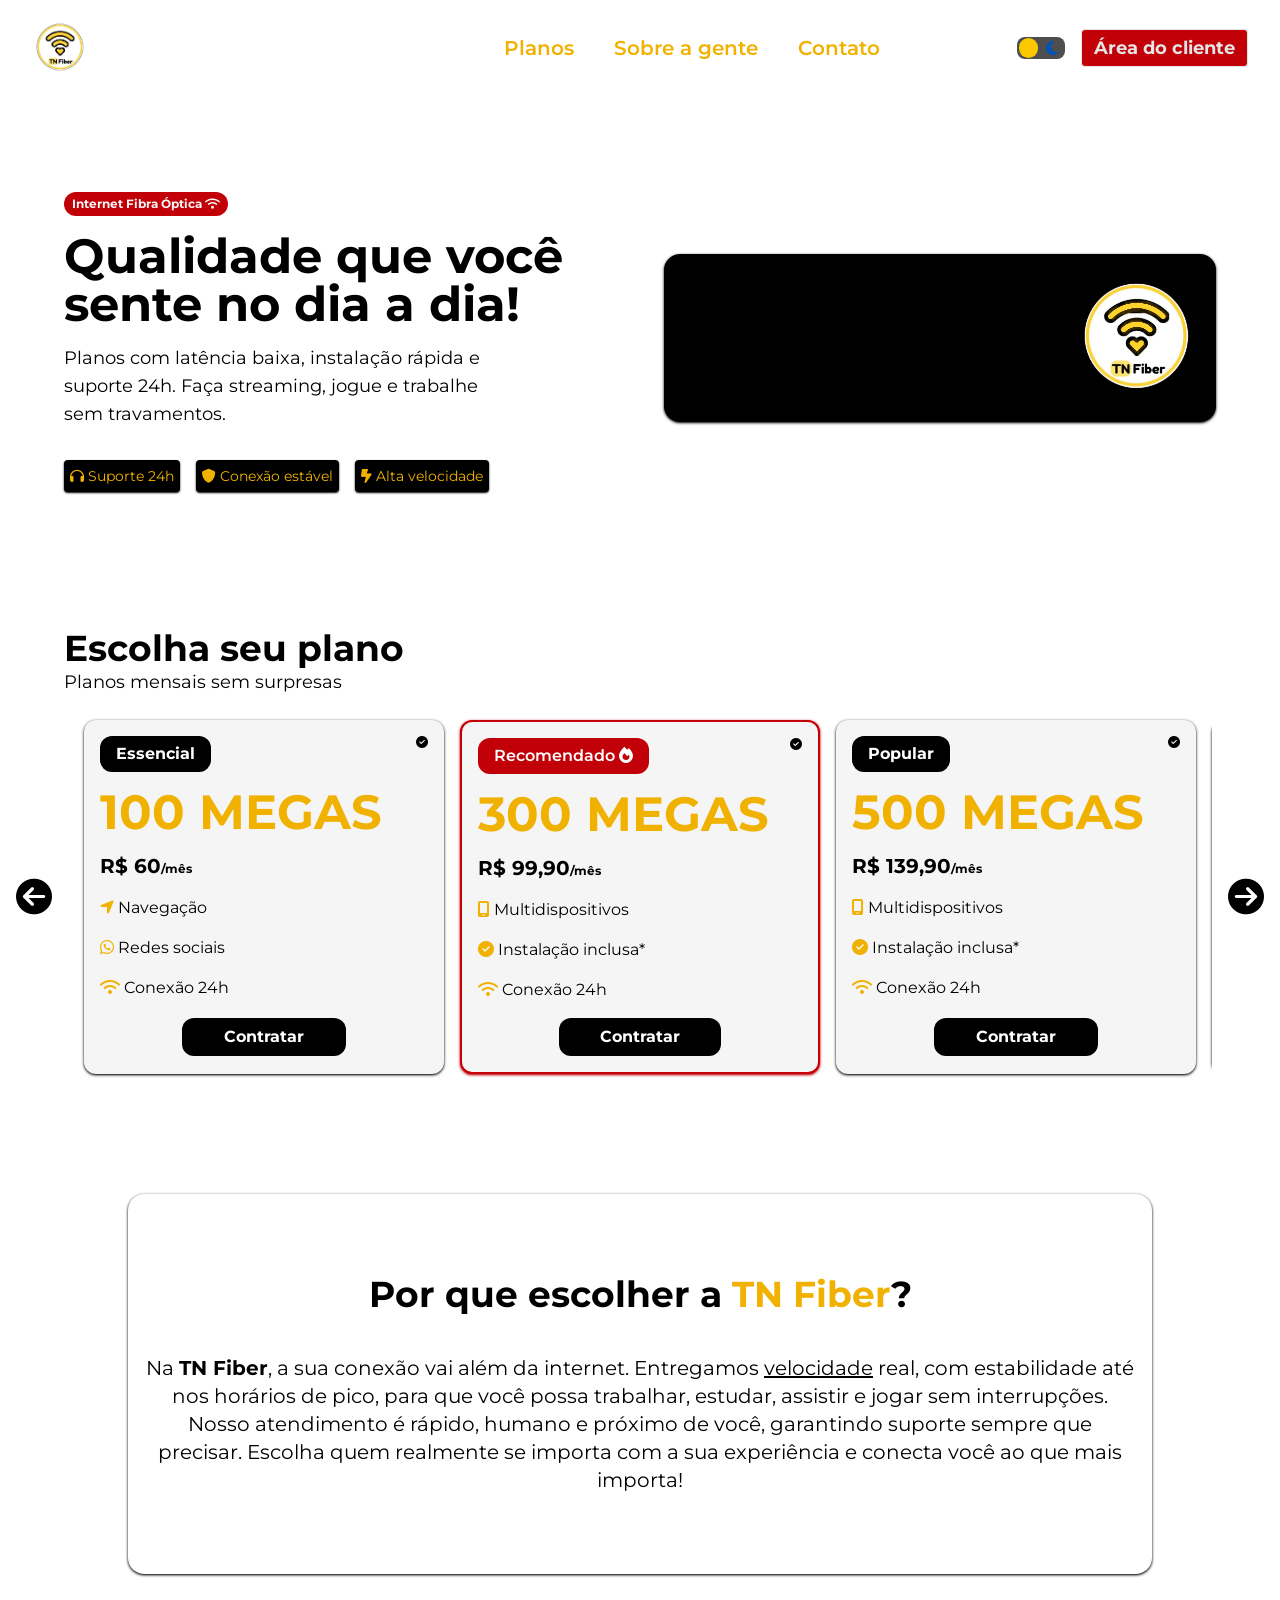
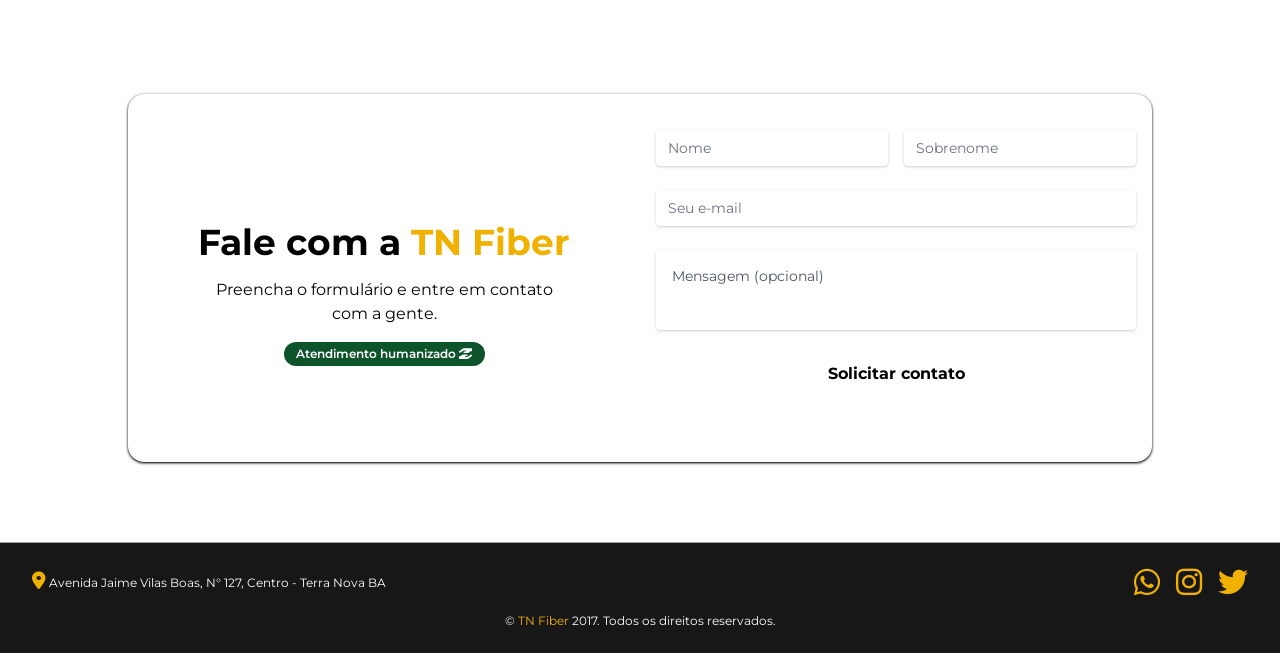
==== index.html @ 0ee28e70 "Add files via upload" ====
<!DOCTYPE html>
<html lang="pt-br">
<head>
    <meta charset="UTF-8">
    <meta name="viewport" content="width=device-width, initial-scale=1.0">

    <!-- Google Fonts -->
    <link rel="preconnect" href="https://fonts.googleapis.com">
    <link rel="preconnect" href="https://fonts.gstatic.com" crossorigin>
    <link href="https://fonts.googleapis.com/css2?family=Cinzel:wght@400..900&family=Google+Sans+Code:ital,wght@0,300..800;1,300..800&family=Inconsolata:wght@200..900&family=Montserrat:ital,wght@0,100..900;1,100..900&family=Roboto:ital,wght@0,100..900;1,100..900&display=swap" rel="stylesheet">

    <!-- Font Awesome -->
    <link rel="stylesheet" href="https://cdnjs.cloudflare.com/ajax/libs/font-awesome/6.7.0/css/all.min.css" integrity="sha512-9xKTRVabjVeZmc+GUW8GgSmcREDunMM+Dt/GrzchfN8tkwHizc5RP4Ok/MXFFy5rIjJjzhndFScTceq5e6GvVQ==" crossorigin="anonymous" referrerpolicy="no-referrer" />

    <!-- Tailwind -->
    <link rel="stylesheet" href="./output.css">

    <link rel="shortcut icon" href="tnfiber.png" type="image/x-icon">

    <script src="script.js" defer></script>
    <script src="theme.js" defer></script>
    <script src="menuBurguer.js" defer></script>
    <script src="sendForm.js" defer></script>
    <script src="socialMedias.js" defer></script>

    <title>TN Fiber</title>
</head>

<body class="pt-44 md:pt-48">
    <header>
        <nav>
            <div class="navbar flex justify-center md:justify-between items-center py-0 px-6 md:px-8 h-24 fixed top-0 min-w-full z-50">
                <div class="logo">
                    <div class="logo-img flex items-center gap-4" onclick="location.href='#'">
                        <img src="tnfiber.png"
                             alt="TN Fiber"
                             class="w-14 h-14 cursor-pointer">

                            <div class="tnfiber-mobile flex w-full text-lg font-bold">
                                <h2><span>TN</span> Fiber</h2>
                            </div>
                             
                        <div class="logo-text flex flex-col gap-2 invisible md:visible font-semibold text-white cursor-default">
                            <h2><span class="p-1">TN</span> Fiber</h2>
                            <span>A gente tem o que você precisa!</span>
                        </div>
                    </div>
                </div>

                <div class="nav-options hidden items-center gap-10 font-semibold text-xl text-yellow-500 hover:text-yellow-400 md:flex">
                    <a href="#plans" class="inline-block relative transition-all duration-300 ease-in-out">Planos</a>
                    <a href="#about" class="inline-block relative transition-all duration-300 ease-in-out">Sobre a gente</a>
                    <a href="#contact" class="inline-block relative transition-all duration-300 ease-in-out">Contato</a>
                </div>

                <div class="contract hidden md:flex md:justify-center md:items-center md:flex-row-reverse md:gap-4">
                    <button class="client-aria text-lg text-neutral-200 font-bold py-1 px-3 bg-red-700 hover:bg-red-600 border border-neutral-200 rounded-sm cursor-pointer transition-all duration-300 ease-in-out">
                        Área do cliente
                    </button>

                    <div class="theme">
                        <button class="btn-toggle py-1 px-3 rounded-lg" id="theme">
                            <span class="circle"></span>

                            <div class="flex gap-1.5">
                                <span class="icon sun fa-solid fa-sun"></span>
                                <span class="icon moon fa-solid fa-moon"></span>
                            </div>
                        </button>
                    </div>
                </div>

                <div class="nav-options-mobile font-semibold text-xl text-yellow-500 hover:text-yellow-400" id="menu">
                
                    <div class="flex flex-col gap-4">
                        <div class="flex flex-col gap-4">
                            <a href="#plans" class="inline-block relative transition-all duration-300 ease-in-out text-lg">Planos</a>
                            <a href="#about" class="inline-block relative transition-all duration-300 ease-in-out text-lg">Sobre a
                                gente</a>
                            <a href="#contact" class="inline-block relative transition-all duration-300 ease-in-out text-lg">Contato</a>
                        </div>
                
                        <div class="contract flex items-center gap-4 flex-col md: md:hidden">
                            <button
                                class="text-sm text-neutral-200 font-bold py-1 px-3 bg-red-700 hover:bg-red-600 border border-neutral-200 rounded-sm cursor-pointer transition-all duration-300 ease-in-out">
                                Área do cliente
                            </button>
                
                            <div class="theme">
                                <button class="btn-toggle py-1 px-3 rounded-lg" id="themeMobile">
                                    <span class="circle"></span>
                
                                    <div class="flex gap-1.5">
                                        <span class="icon sun fa-solid fa-sun"></span>
                                        <span class="icon moon fa-solid fa-moon"></span>
                                    </div>
                                </button>
                            </div>
                        </div>
                    </div>
                </div>

                <div class="burguer" id="hamburguer">
                    <span></span>
                    <span></span>
                    <span></span>
                </div>
            </div>
        </div>
    </nav>
</header>

    <main>
        <div class="fibra-optica grid grid-cols-1 w-[90%] gap-12 m-auto md:grid-cols-2">

            <div class="fibra-optica-C1 flex flex-col gap-4 w-full">
                <span class="span-one py-1 px-2 text-xs font-bold rounded-2xl m-auto w-fit text-neutral-100 bg-red-700 select-none md:m-0">Internet Fibra Óptica <i class="fa-solid fa-wifi"></i></span>
                <h1 class="text-center text-4xl font-bold cursor-default md:text-left md:text-5xl">Qualidade que você sente no dia a dia!</h1>
                <p class="flex justify-center text-lg text-center w-full md:w-4/5 md:text-left md:justify-start cursor-default">Planos com latência baixa, instalação rápida e suporte 24h. Faça streaming, jogue e trabalhe sem travamentos.</p>

                <div class="vantagens md:flex justify-start gap-4 mt-4 mb-10 hidden">
                    <div class="flex text-sm bg-black text-yellow-500 p-1.5 rounded-sm shadow-xs shadow-black transition duration-300 cursor-default select-none">
                        <h3><i class="fa-solid fa-headphones"></i> Suporte 24h</h3>
                        
                    </div>

                    <div class="text-sm bg-black text-yellow-500 p-1.5 rounded-sm shadow-xs shadow-black transition duration-300 cursor-default select-none">
                        <h3><i class="fa-solid fa-shield"></i> Conexão estável</h3>
                    </div>

                    <div class="text-sm bg-black text-yellow-500 p-1.5 rounded-sm shadow-xs shadow-black transition duration-300 cursor-default select-none">
                        <h3><i class="fa-solid fa-bolt-lightning"></i> Alta velocidade</h3>
                    </div>
                </div>

            </div>

            <div class="fibra-optica-C2 flex items-center">
                <div class="fibra-optica-C2-plan flex flex-row items-center w-full p-4 rounded-2xl mb-12 bg-black cursor-default shadow-sm shadow-neutral-900 transition transform duration-500 ease-in-out md:justify-between select-none">

                    <div class="flex flex-col gap-4 w-full text-lg">
                        <h3 class="text-sm md:text-lg">Velocidade média</h3>
                        <span class="text-5xl md:text-5xl font-bold">500 Mbps</span>
                        <p class="text-sm md:text-lg">Ping médio: <span class="font-bold">20 ms</span></p>
                    </div>

                    <div class="flex justify-end">
                        <img
                        src="tnfiber.png"
                        alt="TN Fiber"
                        class="w-9/12 md:w-2/4">
                    </div>

                </div>
            </div>
        </div>
    </main>

    <section>
        <div class="planos flex flex-col justify-center items-center w-[90%] scroll-mt-28 md: mt-24 mx-auto" id="plans">
        
            <div class="escolha-planos flex justify-between flex-col w-full gap-4 md:flex-row md:w-full">
                <div>
                    <h2 class="text-center md:text-left text-4xl font-bold">Escolha seu plano</h2>
                    <p class="text-center md:text-left text-lg">Planos mensais sem surpresas</p>
                </div>
            </div>
        </div>

        <div class="carrossel flex items-center gap-4 w-full py-2 px-4 overflow-visible m-0">

            <button class="prev text-4xl cursor-pointer"><i class="fa-solid fa-circle-arrow-left"></i></button>

            <!-- <div class="plans-grid grid grid-cols-1 gap-6 w-4/5 m-auto md:grid-cols-3"> -->
            <div class="plans-grid flex gap-4 w-[95%] m-auto p-4 overflow-x-auto overflow-y-visible">

                <div class="plan-one flex flex-col gap-4 p-4 rounded-xl bg-neutral-100 shadow-sm shadow-black transition duration-300 cursor-default select-none">
                    <div class="flex justify-between">
                        <span class="font-bold w-fit py-1.5 px-4 bg-black text-white rounded-xl cursor-default">Essencial</span>
                        <i class="fa-solid fa-circle-check text-xs h-fit hover:text-green-800" title="Selo de Qualidade TN Fiber!"></i>
                    </div>
                    <h3 class="font-bold text-4xl md:text-5xl text-yellow-500">100 MEGAS</h3>
                    <h4 class="text-xl text-black font-bold">R$ 60<span class="text-xs text-black">/mês</span></h4>
    
                    <p><i class="fa-solid fa-location-arrow hover:text-green-800 text-yellow-500"></i> Navegação</p>
                    <p><i class="fa-brands fa-whatsapp hover:text-green-800 text-yellow-500"></i> Redes sociais</p>
                    <p><i class="fa-solid fa-wifi hover:text-green-800 text-yellow-500"></i> Conexão 24h</p>
    
                    <button class="hover:text-black hover:bg-yellow-500 w-2/4 bg-black text-white font-bold m-auto my-2 md:m-auto p-1.5 rounded-xl cursor-pointer transition duration-300 ease-in-out">Contratar</button>
                </div>
    
                <div class="plan-one flex flex-col gap-4 p-4 border-2 border-red-700 rounded-xl bg-neutral-100 shadow-sm shadow-red-700 transition-transform duration-300 cursor-default select-none">
                    <div class="flex justify-between">
                        <span class="font-semibold w-fit py-1.5 px-4 bg-red-700 rounded-xl text-white cursor-default">Recomendado <i class="fa-solid fa-fire"></i></span>
                        <i class="fa-solid fa-circle-check text-xs h-fit hover:text-green-800" title="Selo de Qualidade TN Fiber!"></i>
                    </div>
                    <h3 class="font-bold text-4xl md:text-5xl text-yellow-500">300 MEGAS</h3>
                    <h4 class="text-xl text-black font-bold">R$ 99,90<span class="text-xs text-black">/mês</span></h4>
    
                    <p><i class="fa-solid fa-mobile-screen hover:text-green-800 text-yellow-500"></i> Multidispositivos</p>
                    <p><i class="fa-solid fa-circle-check hover:text-green-800 text-yellow-500"></i> Instalação inclusa*</p>
                    <p><i class="fa-solid fa-wifi hover:text-green-800 text-yellow-500"></i> Conexão 24h</p>
    
                    <button class="hover:text-black hover:bg-yellow-500 w-2/4 bg-black text-white font-bold m-auto my-2 md:m-auto p-1.5 rounded-xl cursor-pointer transition duration-300">Contratar</button>
                </div>
    
                <div class="plan-one flex flex-col gap-4 p-4 rounded-xl bg-neutral-100 shadow-sm shadow-black transition-transform duration-300 cursor-default select-none">
                    <div class="flex justify-between">
                        <span class="font-bold w-fit py-1.5 px-4 bg-black text-white rounded-xl cursor-default">Popular</span>
                        <i class="fa-solid fa-circle-check text-xs h-fit hover:text-green-800" title="Selo de Qualidade TN Fiber!"></i>
                    </div>
                    <h3 class="font-bold text-4xl md:text-5xl text-yellow-500">500 MEGAS</h3>
                    <h4 class="text-xl text-black font-bold">R$ 139,90<span class="text-xs text-black">/mês</span></h4>
    
                    <p><i class="fa-solid fa-mobile-screen hover:text-green-800 text-yellow-500"></i> Multidispositivos</p>
                    <p><i class="fa-solid fa-circle-check hover:text-green-800 text-yellow-500"></i> Instalação inclusa*</p>
                    <p><i class="fa-solid fa-wifi hover:text-green-800 text-yellow-500"></i> Conexão 24h</p>
    
                    <button class="hover:text-black hover:bg-yellow-500 w-2/4 bg-black text-white font-bold m-auto my-2 md:m-auto p-1.5 rounded-xl cursor-pointer transition duration-300">Contratar</button>
                </div>

                <div class="plan-one flex flex-col gap-4 p-4 rounded-xl bg-neutral-100 shadow-sm shadow-black transition-transform duration-300 cursor-default select-none">
                    <div class="flex justify-between">
                        <span class="font-bold w-fit py-1.5 px-4 bg-black text-white rounded-xl cursor-default">Essencial</span>
                        <i class="fa-solid fa-circle-check text-xs h-fit hover:text-green-800" title="Selo de Qualidade TN Fiber!"></i>
                    </div>
                    <h3 class="font-bold text-4xl md:text-5xl text-yellow-500">150 MEGAS</h3>
                    <h4 class="text-xl text-black font-bold">R$ 70<span class="text-xs text-black">/mês</span></h4>
    
                    <p><i class="fa-solid fa-comments hover:text-green-800 text-yellow-500"></i> Navegação e redes sociais</p>
                    <p><i class="fa-solid fa-circle-check hover:text-green-800 text-yellow-500"></i> Instalação inclusa*</p>
                    <p><i class="fa-solid fa-wifi hover:text-green-800 text-yellow-500"></i> Conexão 24h</p>
    
                    <button class="hover:text-black hover:bg-yellow-500 w-2/4 bg-black text-white font-bold m-auto my-2 md:m-auto p-1.5 rounded-xl cursor-pointer transition duration-300 ease-in-out">Contratar</button>
                </div>
    
                <div class="plan-one flex flex-col gap-4 p-4 border border-yellow-500 rounded-xl bg-neutral-100 shadow-sm shadow-black transition-transform duration-300 cursor-default select-none">
                    <div class="flex justify-between">
                        <span class="font-semibold w-fit py-1.5 px-4 bg-red-700 rounded-xl text-white cursor-default">Custo benefício <i class="fa-solid fa-fire"></i></span>
                        <i class="fa-solid fa-circle-check text-xs h-fit hover:text-green-800" title="Selo de Qualidade TN Fiber!"></i>
                    </div>
                    <h3 class="font-bold text-4xl md:text-5xl text-yellow-500">200 MEGAS</h3>
                    <h4 class="text-xl text-black font-bold">R$ 79,90<span class="text-xs text-black">/mês</span></h4>
    
                    <p><i class="fa-solid fa-mobile-screen hover:text-green-800 text-yellow-500"></i> Multidispositivos</p>
                    <p><i class="fa-solid fa-circle-check hover:text-green-800 text-yellow-500"></i> Instalação inclusa*</p>
                    <p><i class="fa-solid fa-wifi hover:text-green-800 text-yellow-500"></i> Conexão 24h</p>
    
                    <button class="hover:text-black hover:bg-yellow-500 w-2/4 bg-black text-white font-bold m-auto my-2 md:m-auto p-1.5 rounded-xl cursor-pointer transition duration-300">Contratar</button>
                </div>
    
    
                <div class="plan-one flex flex-col gap-4 p-4 rounded-xl bg-neutral-100 shadow-sm shadow-black transition-transform duration-300 cursor-default select-none">
                    <div class="flex justify-between">
                        <span class="font-bold w-fit py-1.5 px-4 bg-black text-white rounded-xl cursor-default">Empresarial</span>
                        <i class="fa-solid fa-circle-check hover:text-green-800 text-xs h-fit" title="Selo de Qualidade TN Fiber!"></i>
                    </div>
                    <h3 class="font-bold text-4xl md:text-5xl text-yellow-500">600 MEGAS</h3>
                    <h4 class="text-xl text-black font-bold">R$ 169,90<span class="text-xs text-black">/mês</span></h4>
    
                    <p><i class="fa-solid fa-mobile-screen hover:text-green-800 text-yellow-500"></i> Multidispositivos</p>
                    <p><i class="fa-solid fa-circle-check hover:text-green-800 text-yellow-500"></i> Instalação inclusa*</p>
                    <p><i class="fa-solid fa-wifi hover:text-green-800 text-yellow-500"></i> Conexão 24h</p>
    
                    <button
                        class="hover:text-black hover:bg-yellow-500 w-2/4 bg-black text-white font-bold m-auto my-2 md:m-auto p-1.5 rounded-xl cursor-pointer transition duration-300">
                        Contratar
                    </button>
                </div>
            </div>
            
            <button class="next text-4xl cursor-pointer"><i class="fa-solid fa-circle-arrow-right"></i></button>

        </div>

        <div class="justify scroll-mt-36 mb-16 md:mt-24" id="about">
            <div class="about flex justify-center items-center flex-col gap-10 w-[80%] p-4 m-auto bg-neutral-100 shadow-sm shadow-black rounded-2xl md:py-20">
                <h2 class="text-center font-bold text-3xl md:text-4xl">Por que escolher a <span class="text-yellow-500">TN Fiber</span>?</h2>
                <p class="text-justify md:text-center text-sm md:text-xl">Na <span class="font-bold">TN Fiber</span>, a sua conexão vai além da internet. Entregamos <span class="underline">velocidade</span> real, com estabilidade até nos horários de pico, para que você possa trabalhar, estudar, assistir e jogar sem interrupções. Nosso atendimento é rápido, humano e próximo de você, garantindo suporte sempre que precisar. Escolha quem realmente se importa com a sua experiência e conecta você ao que mais importa!</p>
            </div>
        </div>

        <div class="contact max-w-full scroll-mt-44 md:mt-30" id="contact">
            <div class="contact-grid grid grid-cols-1 pt-4 md:pt-8 md:grid-cols-2 w-[80%] m-auto bg-neutral-100 rounded-2xl shadow-sm shadow-black">

                <div class="c-grid-one flex flex-col gap-4 py-10 px-4 md:py-24">
                    <h2 class="font-bold text-2xl text-center cursor-default md:text-4xl">Fale com a <span class="text-yellow-500">TN Fiber</span></h2>
                    <p class=" text-center cursor-default m-auto md:w-[75%]">Preencha o formulário e entre em contato com a gente.</p>
                    <span class="text-xs font-semibold bg-green-900 text-white py-1 px-3 rounded-3xl w-fit m-auto select-none">Atendimento humanizado <i class="fa-solid fa-hand-holding-hand text-white"></i></span>
                </div>

                <div class="c-grid-two flex justify-center flex-col gap-6 px-4 md:px-4" id="form1">
                    <div class="input-one flex flex-col md:flex-row gap-4 pr-0 md:pr4">
                        <input 
                            type="text"
                            title="ex: João"
                            id="name"
                            placeholder="Nome" 
                            maxlength="15"
                            class="w-full shadow-sm shadow-neutral-300 rounded-sm py-1.5 px-3 bg-white outline-none placeholder:text-gray-500 placeholder:text-sm" required>

                        <input
                            type="text"
                            title="ex: Santos"
                            id="sobrenome"
                            placeholder="Sobrenome" 
                            maxlength="30"
                            class="w-full shadow-sm shadow-neutral-300 rounded-sm py-1.5 px-3 m-0 bg-white outline-none placeholder:text-gray-500 placeholder:text-sm" required>
                    </div>

                    <div class="input-one w-full">
                        <input
                            type="text"
                            title="Seu melhor e-mail"
                            id="email"
                            placeholder="Seu e-mail"
                            class="w-full shadow-sm shadow-neutral-300 rounded-sm py-1.5 px-3 bg-white outline-none placeholder:text-gray-500 placeholder:text-sm" required>  
                            
                    </div>

                    <div class="msg flex flex-col gap-6 pr-0 md:pr-0">
                        <textarea
                            placeholder="Mensagem (opcional)"
                            class="min-w-full shadow-sm shadow-neutral-300 rounded-sm bg-white p-4  outline-none placeholder:text-gray-600 placeholder:text-sm" title="Adicione alguma observação" id="textarea"></textarea>

                        <button 
                            type="submit"
                            class="submit bg-black text-yellow-400 font-bold w-full md:w-[50%] m-auto p-2 rounded-sm cursor-pointer transition-all duration-300"
                            id="btnForm">
                                Solicitar contato
                        </button>
                    </div>

                    <div class="flex justify-center pb-4">
                        <span class="warningMsg text-red-700 font-bold opacity-0 transition duration-300 select-none">Preencha os campos!</span>
                    </div>
                </div>

            </div>
        </div>
    </section>

    <footer>
        <div class="footer flex flex-col gap-4 py-6 px-4 mt-20 bg-neutral-900 border-t border-neutral-400 cursor-default md:px-8">
            
            <div class="flex items-center flex-col gap-4 md:justify-between md:flex-row">
                <div class="select-none">
                    <span class="text-[12px] md:text-xs text-white"><i class="fa-solid fa-location-dot text-lg text-yellow-500"></i> Avenida Jaime Vilas Boas, N° 127, Centro - Terra Nova BA</span>
                </div>
            
                <div class="class-brands flex gap-4">
                    <i id="whatsapp" class="fa-brands fa-whatsapp text-yellow-500 text-2xl md:text-3xl cursor-pointer hover:text-neutral-200 transition-all duration-300 ease-in-out"></i>
                    <i class="fa-brands fa-instagram text-yellow-500 text-2xl md:text-3xl cursor-pointer hover:text-neutral-200 transition-all duration-300 ease-in-out" id="instagram"></i>
                    <i class="fa-brands fa-twitter text-yellow-500 text-2xl md:text-3xl cursor-pointer hover:text-neutral-200 transition-all duration-300 ease-in-out" id="twitter"></i>
                </div>
            </div>

            <div class="flex justify-center items-center select-none m-auto">
                <span class="text-xs text-white">&copy; <span class="text-yellow-500">TN Fiber</span> 2017. Todos os direitos reservados.</span>
            </div>
        </div>
    </footer>
</body>
</html>
---- output.css ----
/*! tailwindcss v4.1.17 | MIT License | https://tailwindcss.com */
@layer properties;
@layer theme, base, components, utilities;
@layer theme {
  :root, :host {
    --font-sans: ui-sans-serif, system-ui, sans-serif, "Apple Color Emoji",
      "Segoe UI Emoji", "Segoe UI Symbol", "Noto Color Emoji";
    --font-mono: ui-monospace, SFMono-Regular, Menlo, Monaco, Consolas, "Liberation Mono",
      "Courier New", monospace;
    --color-red-600: oklch(57.7% 0.245 27.325);
    --color-red-700: oklch(50.5% 0.213 27.518);
    --color-yellow-400: oklch(85.2% 0.199 91.936);
    --color-yellow-500: oklch(79.5% 0.184 86.047);
    --color-green-800: oklch(44.8% 0.119 151.328);
    --color-green-900: oklch(39.3% 0.095 152.535);
    --color-gray-500: oklch(55.1% 0.027 264.364);
    --color-gray-600: oklch(44.6% 0.03 256.802);
    --color-neutral-100: oklch(97% 0 0);
    --color-neutral-200: oklch(92.2% 0 0);
    --color-neutral-300: oklch(87% 0 0);
    --color-neutral-400: oklch(70.8% 0 0);
    --color-neutral-900: oklch(20.5% 0 0);
    --color-black: #000;
    --color-white: #fff;
    --spacing: 0.25rem;
    --text-xs: 0.75rem;
    --text-xs--line-height: calc(1 / 0.75);
    --text-sm: 0.875rem;
    --text-sm--line-height: calc(1.25 / 0.875);
    --text-lg: 1.125rem;
    --text-lg--line-height: calc(1.75 / 1.125);
    --text-xl: 1.25rem;
    --text-xl--line-height: calc(1.75 / 1.25);
    --text-2xl: 1.5rem;
    --text-2xl--line-height: calc(2 / 1.5);
    --text-3xl: 1.875rem;
    --text-3xl--line-height: calc(2.25 / 1.875);
    --text-4xl: 2.25rem;
    --text-4xl--line-height: calc(2.5 / 2.25);
    --text-5xl: 3rem;
    --text-5xl--line-height: 1;
    --font-weight-semibold: 600;
    --font-weight-bold: 700;
    --radius-sm: 0.25rem;
    --radius-lg: 0.5rem;
    --radius-xl: 0.75rem;
    --radius-2xl: 1rem;
    --radius-3xl: 1.5rem;
    --ease-in-out: cubic-bezier(0.4, 0, 0.2, 1);
    --default-transition-duration: 150ms;
    --default-transition-timing-function: cubic-bezier(0.4, 0, 0.2, 1);
    --default-font-family: var(--font-sans);
    --default-mono-font-family: var(--font-mono);
  }
}
@layer base {
  *, ::after, ::before, ::backdrop, ::file-selector-button {
    box-sizing: border-box;
    margin: 0;
    padding: 0;
    border: 0 solid;
  }
  html, :host {
    line-height: 1.5;
    -webkit-text-size-adjust: 100%;
    tab-size: 4;
    font-family: var(--default-font-family, ui-sans-serif, system-ui, sans-serif, "Apple Color Emoji", "Segoe UI Emoji", "Segoe UI Symbol", "Noto Color Emoji");
    font-feature-settings: var(--default-font-feature-settings, normal);
    font-variation-settings: var(--default-font-variation-settings, normal);
    -webkit-tap-highlight-color: transparent;
  }
  hr {
    height: 0;
    color: inherit;
    border-top-width: 1px;
  }
  abbr:where([title]) {
    -webkit-text-decoration: underline dotted;
    text-decoration: underline dotted;
  }
  h1, h2, h3, h4, h5, h6 {
    font-size: inherit;
    font-weight: inherit;
  }
  a {
    color: inherit;
    -webkit-text-decoration: inherit;
    text-decoration: inherit;
  }
  b, strong {
    font-weight: bolder;
  }
  code, kbd, samp, pre {
    font-family: var(--default-mono-font-family, ui-monospace, SFMono-Regular, Menlo, Monaco, Consolas, "Liberation Mono", "Courier New", monospace);
    font-feature-settings: var(--default-mono-font-feature-settings, normal);
    font-variation-settings: var(--default-mono-font-variation-settings, normal);
    font-size: 1em;
  }
  small {
    font-size: 80%;
  }
  sub, sup {
    font-size: 75%;
    line-height: 0;
    position: relative;
    vertical-align: baseline;
  }
  sub {
    bottom: -0.25em;
  }
  sup {
    top: -0.5em;
  }
  table {
    text-indent: 0;
    border-color: inherit;
    border-collapse: collapse;
  }
  :-moz-focusring {
    outline: auto;
  }
  progress {
    vertical-align: baseline;
  }
  summary {
    display: list-item;
  }
  ol, ul, menu {
    list-style: none;
  }
  img, svg, video, canvas, audio, iframe, embed, object {
    display: block;
    vertical-align: middle;
  }
  img, video {
    max-width: 100%;
    height: auto;
  }
  button, input, select, optgroup, textarea, ::file-selector-button {
    font: inherit;
    font-feature-settings: inherit;
    font-variation-settings: inherit;
    letter-spacing: inherit;
    color: inherit;
    border-radius: 0;
    background-color: transparent;
    opacity: 1;
  }
  :where(select:is([multiple], [size])) optgroup {
    font-weight: bolder;
  }
  :where(select:is([multiple], [size])) optgroup option {
    padding-inline-start: 20px;
  }
  ::file-selector-button {
    margin-inline-end: 4px;
  }
  ::placeholder {
    opacity: 1;
  }
  @supports (not (-webkit-appearance: -apple-pay-button))  or (contain-intrinsic-size: 1px) {
    ::placeholder {
      color: currentcolor;
      @supports (color: color-mix(in lab, red, red)) {
        color: color-mix(in oklab, currentcolor 50%, transparent);
      }
    }
  }
  textarea {
    resize: vertical;
  }
  ::-webkit-search-decoration {
    -webkit-appearance: none;
  }
  ::-webkit-date-and-time-value {
    min-height: 1lh;
    text-align: inherit;
  }
  ::-webkit-datetime-edit {
    display: inline-flex;
  }
  ::-webkit-datetime-edit-fields-wrapper {
    padding: 0;
  }
  ::-webkit-datetime-edit, ::-webkit-datetime-edit-year-field, ::-webkit-datetime-edit-month-field, ::-webkit-datetime-edit-day-field, ::-webkit-datetime-edit-hour-field, ::-webkit-datetime-edit-minute-field, ::-webkit-datetime-edit-second-field, ::-webkit-datetime-edit-millisecond-field, ::-webkit-datetime-edit-meridiem-field {
    padding-block: 0;
  }
  ::-webkit-calendar-picker-indicator {
    line-height: 1;
  }
  :-moz-ui-invalid {
    box-shadow: none;
  }
  button, input:where([type="button"], [type="reset"], [type="submit"]), ::file-selector-button {
    appearance: button;
  }
  ::-webkit-inner-spin-button, ::-webkit-outer-spin-button {
    height: auto;
  }
  [hidden]:where(:not([hidden="until-found"])) {
    display: none !important;
  }
}
@layer utilities {
  .invisible {
    visibility: hidden;
  }
  .fixed {
    position: fixed;
  }
  .relative {
    position: relative;
  }
  .top-0 {
    top: calc(var(--spacing) * 0);
  }
  .z-50 {
    z-index: 50;
  }
  .m-0 {
    margin: calc(var(--spacing) * 0);
  }
  .m-auto {
    margin: auto;
  }
  .mx-auto {
    margin-inline: auto;
  }
  .my-2 {
    margin-block: calc(var(--spacing) * 2);
  }
  .mt-4 {
    margin-top: calc(var(--spacing) * 4);
  }
  .mt-20 {
    margin-top: calc(var(--spacing) * 20);
  }
  .mt-24 {
    margin-top: calc(var(--spacing) * 24);
  }
  .mb-10 {
    margin-bottom: calc(var(--spacing) * 10);
  }
  .mb-12 {
    margin-bottom: calc(var(--spacing) * 12);
  }
  .mb-16 {
    margin-bottom: calc(var(--spacing) * 16);
  }
  .flex {
    display: flex;
  }
  .grid {
    display: grid;
  }
  .hidden {
    display: none;
  }
  .inline-block {
    display: inline-block;
  }
  .h-14 {
    height: calc(var(--spacing) * 14);
  }
  .h-24 {
    height: calc(var(--spacing) * 24);
  }
  .h-fit {
    height: fit-content;
  }
  .w-2\/4 {
    width: calc(2/4 * 100%);
  }
  .w-4\/5 {
    width: calc(4/5 * 100%);
  }
  .w-9\/12 {
    width: calc(9/12 * 100%);
  }
  .w-14 {
    width: calc(var(--spacing) * 14);
  }
  .w-\[80\%\] {
    width: 80%;
  }
  .w-\[90\%\] {
    width: 90%;
  }
  .w-\[95\%\] {
    width: 95%;
  }
  .w-fit {
    width: fit-content;
  }
  .w-full {
    width: 100%;
  }
  .max-w-full {
    max-width: 100%;
  }
  .min-w-full {
    min-width: 100%;
  }
  .transform {
    transform: var(--tw-rotate-x,) var(--tw-rotate-y,) var(--tw-rotate-z,) var(--tw-skew-x,) var(--tw-skew-y,);
  }
  .cursor-default {
    cursor: default;
  }
  .cursor-pointer {
    cursor: pointer;
  }
  .scroll-mt-28 {
    scroll-margin-top: calc(var(--spacing) * 28);
  }
  .scroll-mt-36 {
    scroll-margin-top: calc(var(--spacing) * 36);
  }
  .scroll-mt-44 {
    scroll-margin-top: calc(var(--spacing) * 44);
  }
  .grid-cols-1 {
    grid-template-columns: repeat(1, minmax(0, 1fr));
  }
  .flex-col {
    flex-direction: column;
  }
  .flex-row {
    flex-direction: row;
  }
  .items-center {
    align-items: center;
  }
  .justify-between {
    justify-content: space-between;
  }
  .justify-center {
    justify-content: center;
  }
  .justify-end {
    justify-content: flex-end;
  }
  .justify-start {
    justify-content: flex-start;
  }
  .gap-1\.5 {
    gap: calc(var(--spacing) * 1.5);
  }
  .gap-2 {
    gap: calc(var(--spacing) * 2);
  }
  .gap-4 {
    gap: calc(var(--spacing) * 4);
  }
  .gap-6 {
    gap: calc(var(--spacing) * 6);
  }
  .gap-10 {
    gap: calc(var(--spacing) * 10);
  }
  .gap-12 {
    gap: calc(var(--spacing) * 12);
  }
  .overflow-visible {
    overflow: visible;
  }
  .overflow-x-auto {
    overflow-x: auto;
  }
  .overflow-y-visible {
    overflow-y: visible;
  }
  .rounded-2xl {
    border-radius: var(--radius-2xl);
  }
  .rounded-3xl {
    border-radius: var(--radius-3xl);
  }
  .rounded-lg {
    border-radius: var(--radius-lg);
  }
  .rounded-sm {
    border-radius: var(--radius-sm);
  }
  .rounded-xl {
    border-radius: var(--radius-xl);
  }
  .border {
    border-style: var(--tw-border-style);
    border-width: 1px;
  }
  .border-2 {
    border-style: var(--tw-border-style);
    border-width: 2px;
  }
  .border-t {
    border-top-style: var(--tw-border-style);
    border-top-width: 1px;
  }
  .border-neutral-200 {
    border-color: var(--color-neutral-200);
  }
  .border-neutral-400 {
    border-color: var(--color-neutral-400);
  }
  .border-red-700 {
    border-color: var(--color-red-700);
  }
  .border-yellow-500 {
    border-color: var(--color-yellow-500);
  }
  .bg-black {
    background-color: var(--color-black);
  }
  .bg-green-900 {
    background-color: var(--color-green-900);
  }
  .bg-neutral-100 {
    background-color: var(--color-neutral-100);
  }
  .bg-neutral-900 {
    background-color: var(--color-neutral-900);
  }
  .bg-red-700 {
    background-color: var(--color-red-700);
  }
  .bg-white {
    background-color: var(--color-white);
  }
  .p-1 {
    padding: calc(var(--spacing) * 1);
  }
  .p-1\.5 {
    padding: calc(var(--spacing) * 1.5);
  }
  .p-2 {
    padding: calc(var(--spacing) * 2);
  }
  .p-4 {
    padding: calc(var(--spacing) * 4);
  }
  .px-2 {
    padding-inline: calc(var(--spacing) * 2);
  }
  .px-3 {
    padding-inline: calc(var(--spacing) * 3);
  }
  .px-4 {
    padding-inline: calc(var(--spacing) * 4);
  }
  .px-6 {
    padding-inline: calc(var(--spacing) * 6);
  }
  .py-0 {
    padding-block: calc(var(--spacing) * 0);
  }
  .py-1 {
    padding-block: calc(var(--spacing) * 1);
  }
  .py-1\.5 {
    padding-block: calc(var(--spacing) * 1.5);
  }
  .py-2 {
    padding-block: calc(var(--spacing) * 2);
  }
  .py-6 {
    padding-block: calc(var(--spacing) * 6);
  }
  .py-10 {
    padding-block: calc(var(--spacing) * 10);
  }
  .pt-4 {
    padding-top: calc(var(--spacing) * 4);
  }
  .pt-44 {
    padding-top: calc(var(--spacing) * 44);
  }
  .pr-0 {
    padding-right: calc(var(--spacing) * 0);
  }
  .pb-4 {
    padding-bottom: calc(var(--spacing) * 4);
  }
  .text-center {
    text-align: center;
  }
  .text-justify {
    text-align: justify;
  }
  .text-2xl {
    font-size: var(--text-2xl);
    line-height: var(--tw-leading, var(--text-2xl--line-height));
  }
  .text-3xl {
    font-size: var(--text-3xl);
    line-height: var(--tw-leading, var(--text-3xl--line-height));
  }
  .text-4xl {
    font-size: var(--text-4xl);
    line-height: var(--tw-leading, var(--text-4xl--line-height));
  }
  .text-5xl {
    font-size: var(--text-5xl);
    line-height: var(--tw-leading, var(--text-5xl--line-height));
  }
  .text-lg {
    font-size: var(--text-lg);
    line-height: var(--tw-leading, var(--text-lg--line-height));
  }
  .text-sm {
    font-size: var(--text-sm);
    line-height: var(--tw-leading, var(--text-sm--line-height));
  }
  .text-xl {
    font-size: var(--text-xl);
    line-height: var(--tw-leading, var(--text-xl--line-height));
  }
  .text-xs {
    font-size: var(--text-xs);
    line-height: var(--tw-leading, var(--text-xs--line-height));
  }
  .text-\[12px\] {
    font-size: 12px;
  }
  .font-bold {
    --tw-font-weight: var(--font-weight-bold);
    font-weight: var(--font-weight-bold);
  }
  .font-semibold {
    --tw-font-weight: var(--font-weight-semibold);
    font-weight: var(--font-weight-semibold);
  }
  .text-black {
    color: var(--color-black);
  }
  .text-neutral-100 {
    color: var(--color-neutral-100);
  }
  .text-neutral-200 {
    color: var(--color-neutral-200);
  }
  .text-red-700 {
    color: var(--color-red-700);
  }
  .text-white {
    color: var(--color-white);
  }
  .text-yellow-400 {
    color: var(--color-yellow-400);
  }
  .text-yellow-500 {
    color: var(--color-yellow-500);
  }
  .underline {
    text-decoration-line: underline;
  }
  .opacity-0 {
    opacity: 0%;
  }
  .shadow-sm {
    --tw-shadow: 0 1px 3px 0 var(--tw-shadow-color, rgb(0 0 0 / 0.1)), 0 1px 2px -1px var(--tw-shadow-color, rgb(0 0 0 / 0.1));
    box-shadow: var(--tw-inset-shadow), var(--tw-inset-ring-shadow), var(--tw-ring-offset-shadow), var(--tw-ring-shadow), var(--tw-shadow);
  }
  .shadow-xs {
    --tw-shadow: 0 1px 2px 0 var(--tw-shadow-color, rgb(0 0 0 / 0.05));
    box-shadow: var(--tw-inset-shadow), var(--tw-inset-ring-shadow), var(--tw-ring-offset-shadow), var(--tw-ring-shadow), var(--tw-shadow);
  }
  .shadow-black {
    --tw-shadow-color: #000;
    @supports (color: color-mix(in lab, red, red)) {
      --tw-shadow-color: color-mix(in oklab, var(--color-black) var(--tw-shadow-alpha), transparent);
    }
  }
  .shadow-neutral-300 {
    --tw-shadow-color: oklch(87% 0 0);
    @supports (color: color-mix(in lab, red, red)) {
      --tw-shadow-color: color-mix(in oklab, var(--color-neutral-300) var(--tw-shadow-alpha), transparent);
    }
  }
  .shadow-neutral-900 {
    --tw-shadow-color: oklch(20.5% 0 0);
    @supports (color: color-mix(in lab, red, red)) {
      --tw-shadow-color: color-mix(in oklab, var(--color-neutral-900) var(--tw-shadow-alpha), transparent);
    }
  }
  .shadow-red-700 {
    --tw-shadow-color: oklch(50.5% 0.213 27.518);
    @supports (color: color-mix(in lab, red, red)) {
      --tw-shadow-color: color-mix(in oklab, var(--color-red-700) var(--tw-shadow-alpha), transparent);
    }
  }
  .transition {
    transition-property: color, background-color, border-color, outline-color, text-decoration-color, fill, stroke, --tw-gradient-from, --tw-gradient-via, --tw-gradient-to, opacity, box-shadow, transform, translate, scale, rotate, filter, -webkit-backdrop-filter, backdrop-filter, display, content-visibility, overlay, pointer-events;
    transition-timing-function: var(--tw-ease, var(--default-transition-timing-function));
    transition-duration: var(--tw-duration, var(--default-transition-duration));
  }
  .transition-all {
    transition-property: all;
    transition-timing-function: var(--tw-ease, var(--default-transition-timing-function));
    transition-duration: var(--tw-duration, var(--default-transition-duration));
  }
  .transition-transform {
    transition-property: transform, translate, scale, rotate;
    transition-timing-function: var(--tw-ease, var(--default-transition-timing-function));
    transition-duration: var(--tw-duration, var(--default-transition-duration));
  }
  .duration-300 {
    --tw-duration: 300ms;
    transition-duration: 300ms;
  }
  .duration-500 {
    --tw-duration: 500ms;
    transition-duration: 500ms;
  }
  .ease-in-out {
    --tw-ease: var(--ease-in-out);
    transition-timing-function: var(--ease-in-out);
  }
  .outline-none {
    --tw-outline-style: none;
    outline-style: none;
  }
  .select-none {
    -webkit-user-select: none;
    user-select: none;
  }
  .placeholder\:text-sm {
    &::placeholder {
      font-size: var(--text-sm);
      line-height: var(--tw-leading, var(--text-sm--line-height));
    }
  }
  .placeholder\:text-gray-500 {
    &::placeholder {
      color: var(--color-gray-500);
    }
  }
  .placeholder\:text-gray-600 {
    &::placeholder {
      color: var(--color-gray-600);
    }
  }
  .hover\:bg-red-600 {
    &:hover {
      @media (hover: hover) {
        background-color: var(--color-red-600);
      }
    }
  }
  .hover\:bg-yellow-500 {
    &:hover {
      @media (hover: hover) {
        background-color: var(--color-yellow-500);
      }
    }
  }
  .hover\:text-black {
    &:hover {
      @media (hover: hover) {
        color: var(--color-black);
      }
    }
  }
  .hover\:text-green-800 {
    &:hover {
      @media (hover: hover) {
        color: var(--color-green-800);
      }
    }
  }
  .hover\:text-neutral-200 {
    &:hover {
      @media (hover: hover) {
        color: var(--color-neutral-200);
      }
    }
  }
  .hover\:text-yellow-400 {
    &:hover {
      @media (hover: hover) {
        color: var(--color-yellow-400);
      }
    }
  }
  .md\:visible {
    @media (width >= 48rem) {
      visibility: visible;
    }
  }
  .md\:m-0 {
    @media (width >= 48rem) {
      margin: calc(var(--spacing) * 0);
    }
  }
  .md\:m-auto {
    @media (width >= 48rem) {
      margin: auto;
    }
  }
  .md\:mt-24 {
    @media (width >= 48rem) {
      margin-top: calc(var(--spacing) * 24);
    }
  }
  .md\:mt-30 {
    @media (width >= 48rem) {
      margin-top: calc(var(--spacing) * 30);
    }
  }
  .md\:flex {
    @media (width >= 48rem) {
      display: flex;
    }
  }
  .md\:hidden {
    @media (width >= 48rem) {
      display: none;
    }
  }
  .md\:w-2\/4 {
    @media (width >= 48rem) {
      width: calc(2/4 * 100%);
    }
  }
  .md\:w-4\/5 {
    @media (width >= 48rem) {
      width: calc(4/5 * 100%);
    }
  }
  .md\:w-\[50\%\] {
    @media (width >= 48rem) {
      width: 50%;
    }
  }
  .md\:w-\[75\%\] {
    @media (width >= 48rem) {
      width: 75%;
    }
  }
  .md\:w-full {
    @media (width >= 48rem) {
      width: 100%;
    }
  }
  .md\:grid-cols-2 {
    @media (width >= 48rem) {
      grid-template-columns: repeat(2, minmax(0, 1fr));
    }
  }
  .md\:grid-cols-3 {
    @media (width >= 48rem) {
      grid-template-columns: repeat(3, minmax(0, 1fr));
    }
  }
  .md\:flex-row {
    @media (width >= 48rem) {
      flex-direction: row;
    }
  }
  .md\:flex-row-reverse {
    @media (width >= 48rem) {
      flex-direction: row-reverse;
    }
  }
  .md\:items-center {
    @media (width >= 48rem) {
      align-items: center;
    }
  }
  .md\:justify-between {
    @media (width >= 48rem) {
      justify-content: space-between;
    }
  }
  .md\:justify-center {
    @media (width >= 48rem) {
      justify-content: center;
    }
  }
  .md\:justify-start {
    @media (width >= 48rem) {
      justify-content: flex-start;
    }
  }
  .md\:gap-4 {
    @media (width >= 48rem) {
      gap: calc(var(--spacing) * 4);
    }
  }
  .md\:px-4 {
    @media (width >= 48rem) {
      padding-inline: calc(var(--spacing) * 4);
    }
  }
  .md\:px-8 {
    @media (width >= 48rem) {
      padding-inline: calc(var(--spacing) * 8);
    }
  }
  .md\:py-20 {
    @media (width >= 48rem) {
      padding-block: calc(var(--spacing) * 20);
    }
  }
  .md\:py-24 {
    @media (width >= 48rem) {
      padding-block: calc(var(--spacing) * 24);
    }
  }
  .md\:pt-8 {
    @media (width >= 48rem) {
      padding-top: calc(var(--spacing) * 8);
    }
  }
  .md\:pt-48 {
    @media (width >= 48rem) {
      padding-top: calc(var(--spacing) * 48);
    }
  }
  .md\:pr-0 {
    @media (width >= 48rem) {
      padding-right: calc(var(--spacing) * 0);
    }
  }
  .md\:text-center {
    @media (width >= 48rem) {
      text-align: center;
    }
  }
  .md\:text-left {
    @media (width >= 48rem) {
      text-align: left;
    }
  }
  .md\:text-3xl {
    @media (width >= 48rem) {
      font-size: var(--text-3xl);
      line-height: var(--tw-leading, var(--text-3xl--line-height));
    }
  }
  .md\:text-4xl {
    @media (width >= 48rem) {
      font-size: var(--text-4xl);
      line-height: var(--tw-leading, var(--text-4xl--line-height));
    }
  }
  .md\:text-5xl {
    @media (width >= 48rem) {
      font-size: var(--text-5xl);
      line-height: var(--tw-leading, var(--text-5xl--line-height));
    }
  }
  .md\:text-lg {
    @media (width >= 48rem) {
      font-size: var(--text-lg);
      line-height: var(--tw-leading, var(--text-lg--line-height));
    }
  }
  .md\:text-xl {
    @media (width >= 48rem) {
      font-size: var(--text-xl);
      line-height: var(--tw-leading, var(--text-xl--line-height));
    }
  }
  .md\:text-xs {
    @media (width >= 48rem) {
      font-size: var(--text-xs);
      line-height: var(--tw-leading, var(--text-xs--line-height));
    }
  }
}
* {
  box-sizing: border-box;
}
:root[data-theme="light"] {
  --primary: #FDC700;
  --secundary: #fdc700;
  --body: #fdc700;
  --bg-nav: rgba(0, 0, 0, 0.9);
  --black: #000000;
  --prev-next: #C10007;
  --scrollbar-track: #FDC700;
  --scrollbar-thumb: #e5e5e5;
  --tn-fiber: #fdc700;
  --burguer: #fdc700;
  --contact: #f5f5f5;
  --contact-btn: #000000;
  --contact-txt: #fdc700;
  --white: #e5e5e5;
}
:root[data-theme="dark"] {
  --primary: #e5e5e5;
  --secundary: #e5e5e5;
  --body: #212426;
  --bg-nav: rgba(0,0,0,0.9);
  --black: #d4d4d4;
  --prev-next: #fdc700;
  --scrollbar-thumb: #e5e5e5;
  --tn-fiber: #fdc700;
  --burguer: #e5e5e5;
  --contact: #1c1c1c;
  --contact-btn: #fdc700;
  --contact-txt: #000000;
  --white: #e5e5e5;
}
::selection {
  background: var(--black);
  color: var(--primary);
}
::-webkit-scrollbar {
  width: 8px;
}
::-webkit-scrollbar-thumb {
  background: var(--scrollbar-thumb);
}
::-webkit-scrollbar-track {
  background: var(--scrollbar-track);
}
html {
  scroll-behavior: smooth;
}
body {
  font-family: 'Montserrat', sans-serif;
  background: var(--body);
  transition: background 300ms ease-in-out;
}
.navbar {
  background: var(--bg-nav);
  backdrop-filter: blur(10px);
  border-radius: 0 0 5px 0;
}
.logo h2 {
  color: var(--primary);
}
.tnfiber-mobile {
  display: none;
}
.logo-text {
  user-select: none;
  -webkit-user-select: none;
  -moz-user-select: none;
  -ms-user-select: none;
}
.logo-text h2 span {
  border-top: 2px solid var(--tn-fiber);
  border-left: 2px solid var(--tn-fiber);
}
.logo-text h2 {
  color: var(--tn-fiber);
}
.nav-options a::after {
  content: '';
  position: absolute;
  bottom: 0;
  left: 0;
  width: 0%;
  height: 2px;
  background: var(--white);
  transition: all 300ms ease-in-out;
}
.nav-options a:hover::after {
  width: 100%;
}
.nav-options a:hover {
  transform: scale(1.05);
}
.client-aria:hover {
  transform: scale(1.05);
}
.btn-toggle {
  display: flex;
  justify-content: center;
  align-items: center;
  width: 3rem;
  height: 1.4rem;
  background: #4e4e4e;
  border: none;
  position: relative;
  transition: background 300ms;
}
.circle {
  width: 1.2rem;
  height: 1.2rem;
  background: #fdc700;
  border-radius: 50%;
  position: absolute;
  left: 2px;
  transition: transform 300ms;
}
[data-theme="dark"] .btn-toggle .circle {
  transform: translateX(25px);
}
.icon {
  font-size: 1rem;
  pointer-events: none;
  transition: opacity 200ms;
}
.sun {
  color: #FDC700;
  opacity: 0;
}
.moon {
  color: #0053b8;
  opacity: 1;
}
[data-theme="dark"] .sun {
  opacity: 1;
}
[data-theme="dark"] .moon {
  opacity: 0;
}
[data-theme="dark"] .circle {
  background: #e5e5e5;
}
.fibra-optica-C1 h1, .fibra-optica-C1 p {
  color: var(--black);
}
.vantagens div:hover {
  transform: translateY(-4px);
}
.fibra-optica-C2-plan:hover {
  transform: scale(1.03);
}
.escolha-planos h2, .escolha-planos p {
  color: var(--black);
}
.fibra-optica-C2-plan h3, .fibra-optica-C2-plan span, .fibra-optica-C2-plan p {
  color: var(--secundary);
}
.plan-one:hover {
  transform: translateY(-10px);
}
.fibra-optica, .escolha-planos, .plans-grid .justify, .contact {
  opacity: 0;
  transform: translateY(40px);
  transition: opacity 600ms ease-in-out, transform 600ms ease-in-out;
}
.fibra-optica, .escolha-planos.active, .plans-grid.active, .justify.active, .contact.active {
  opacity: 1;
  transform: translateY(0);
}
.burguer {
  display: none;
  justify-content: center;
  flex-direction: column;
  gap: .2rem;
  width: 28px;
  height: 21px;
  cursor: pointer;
}
.burguer span {
  width: 100%;
  height: 4px;
  border-radius: 10px;
  background: var(--burguer);
  transition: transform 300ms ease, opacity 100ms ease;
}
.burguer.active span:nth-child(1) {
  transform: translateY(10px) rotate(45deg);
}
.burguer.active span:nth-child(2) {
  opacity: 0;
}
.burguer.active span:nth-child(3) {
  transform: translateY(-5px) rotate(-45deg);
}
.nav-options-mobile {
  display: flex;
  align-items: center;
  justify-content: space-between;
  flex-direction: column;
  text-align: center;
  padding: 2rem 1rem;
  gap: 1rem;
  width: 50%;
  height: 30vh;
  border-radius: 0 0 0 5px;
  position: absolute;
  top: 96px;
  right: 0;
  background: #000000;
  opacity: 0;
  visibility: hidden;
  transform: translateX(150%);
  transition: transform 400ms ease-in-out, opacity 600ms ease-in-out;
}
.nav-options-mobile.active {
  display: flex;
  opacity: 1;
  transform: translateX(0);
  visibility: visible;
}
.plans-grid {
  scroll-snap-type: x mandatory;
  scrollbar-width: none;
  scroll-behavior: smooth;
}
.carrossel::-webkit-scrollbar {
  display: none;
}
.prev, .next {
  color: var(--prev-next);
  background: transparent;
  transition: transform 200ms ease-in-out;
}
.prev:hover, .next:hover {
  transform: scale(1.05);
}
.plan-one {
  flex: 0 0 360px;
  scroll-snap-align: center;
  min-width: 300px;
}
.plan-one button {
  border: 1px solid transparent;
}
.plan-one button:hover {
  border-color: var(--black);
  transform: scale(1.02);
}
.about {
  color: var(--black);
  background: var(--contact);
}
.contact-grid {
  background: var(--contact);
}
.c-grid-one h2, .c-grid-one p {
  color: var(--black);
}
.submit {
  color: var(--contact-txt);
  background: var(--contact-btn);
}
.submit:hover {
  transform: scale(1.04);
}
.class-brands i:hover {
  transform: scale(1.05);
}
.warningMsg.active {
  opacity: 1;
}
textarea {
  resize: none;
}
@media (max-width: 768px) {
  .navbar {
    border-radius: 0;
  }
  .burguer {
    display: flex;
  }
  .plans-grid {
    width: 100%;
  }
  .plan-one {
    flex: 0 0 245px;
    min-width: 200px;
    scroll-snap-align: center;
  }
  .tnfiber-mobile {
    display: flex;
  }
}
@property --tw-rotate-x {
  syntax: "*";
  inherits: false;
}
@property --tw-rotate-y {
  syntax: "*";
  inherits: false;
}
@property --tw-rotate-z {
  syntax: "*";
  inherits: false;
}
@property --tw-skew-x {
  syntax: "*";
  inherits: false;
}
@property --tw-skew-y {
  syntax: "*";
  inherits: false;
}
@property --tw-border-style {
  syntax: "*";
  inherits: false;
  initial-value: solid;
}
@property --tw-font-weight {
  syntax: "*";
  inherits: false;
}
@property --tw-shadow {
  syntax: "*";
  inherits: false;
  initial-value: 0 0 #0000;
}
@property --tw-shadow-color {
  syntax: "*";
  inherits: false;
}
@property --tw-shadow-alpha {
  syntax: "<percentage>";
  inherits: false;
  initial-value: 100%;
}
@property --tw-inset-shadow {
  syntax: "*";
  inherits: false;
  initial-value: 0 0 #0000;
}
@property --tw-inset-shadow-color {
  syntax: "*";
  inherits: false;
}
@property --tw-inset-shadow-alpha {
  syntax: "<percentage>";
  inherits: false;
  initial-value: 100%;
}
@property --tw-ring-color {
  syntax: "*";
  inherits: false;
}
@property --tw-ring-shadow {
  syntax: "*";
  inherits: false;
  initial-value: 0 0 #0000;
}
@property --tw-inset-ring-color {
  syntax: "*";
  inherits: false;
}
@property --tw-inset-ring-shadow {
  syntax: "*";
  inherits: false;
  initial-value: 0 0 #0000;
}
@property --tw-ring-inset {
  syntax: "*";
  inherits: false;
}
@property --tw-ring-offset-width {
  syntax: "<length>";
  inherits: false;
  initial-value: 0px;
}
@property --tw-ring-offset-color {
  syntax: "*";
  inherits: false;
  initial-value: #fff;
}
@property --tw-ring-offset-shadow {
  syntax: "*";
  inherits: false;
  initial-value: 0 0 #0000;
}
@property --tw-duration {
  syntax: "*";
  inherits: false;
}
@property --tw-ease {
  syntax: "*";
  inherits: false;
}
@layer properties {
  @supports ((-webkit-hyphens: none) and (not (margin-trim: inline))) or ((-moz-orient: inline) and (not (color:rgb(from red r g b)))) {
    *, ::before, ::after, ::backdrop {
      --tw-rotate-x: initial;
      --tw-rotate-y: initial;
      --tw-rotate-z: initial;
      --tw-skew-x: initial;
      --tw-skew-y: initial;
      --tw-border-style: solid;
      --tw-font-weight: initial;
      --tw-shadow: 0 0 #0000;
      --tw-shadow-color: initial;
      --tw-shadow-alpha: 100%;
      --tw-inset-shadow: 0 0 #0000;
      --tw-inset-shadow-color: initial;
      --tw-inset-shadow-alpha: 100%;
      --tw-ring-color: initial;
      --tw-ring-shadow: 0 0 #0000;
      --tw-inset-ring-color: initial;
      --tw-inset-ring-shadow: 0 0 #0000;
      --tw-ring-inset: initial;
      --tw-ring-offset-width: 0px;
      --tw-ring-offset-color: #fff;
      --tw-ring-offset-shadow: 0 0 #0000;
      --tw-duration: initial;
      --tw-ease: initial;
    }
  }
}
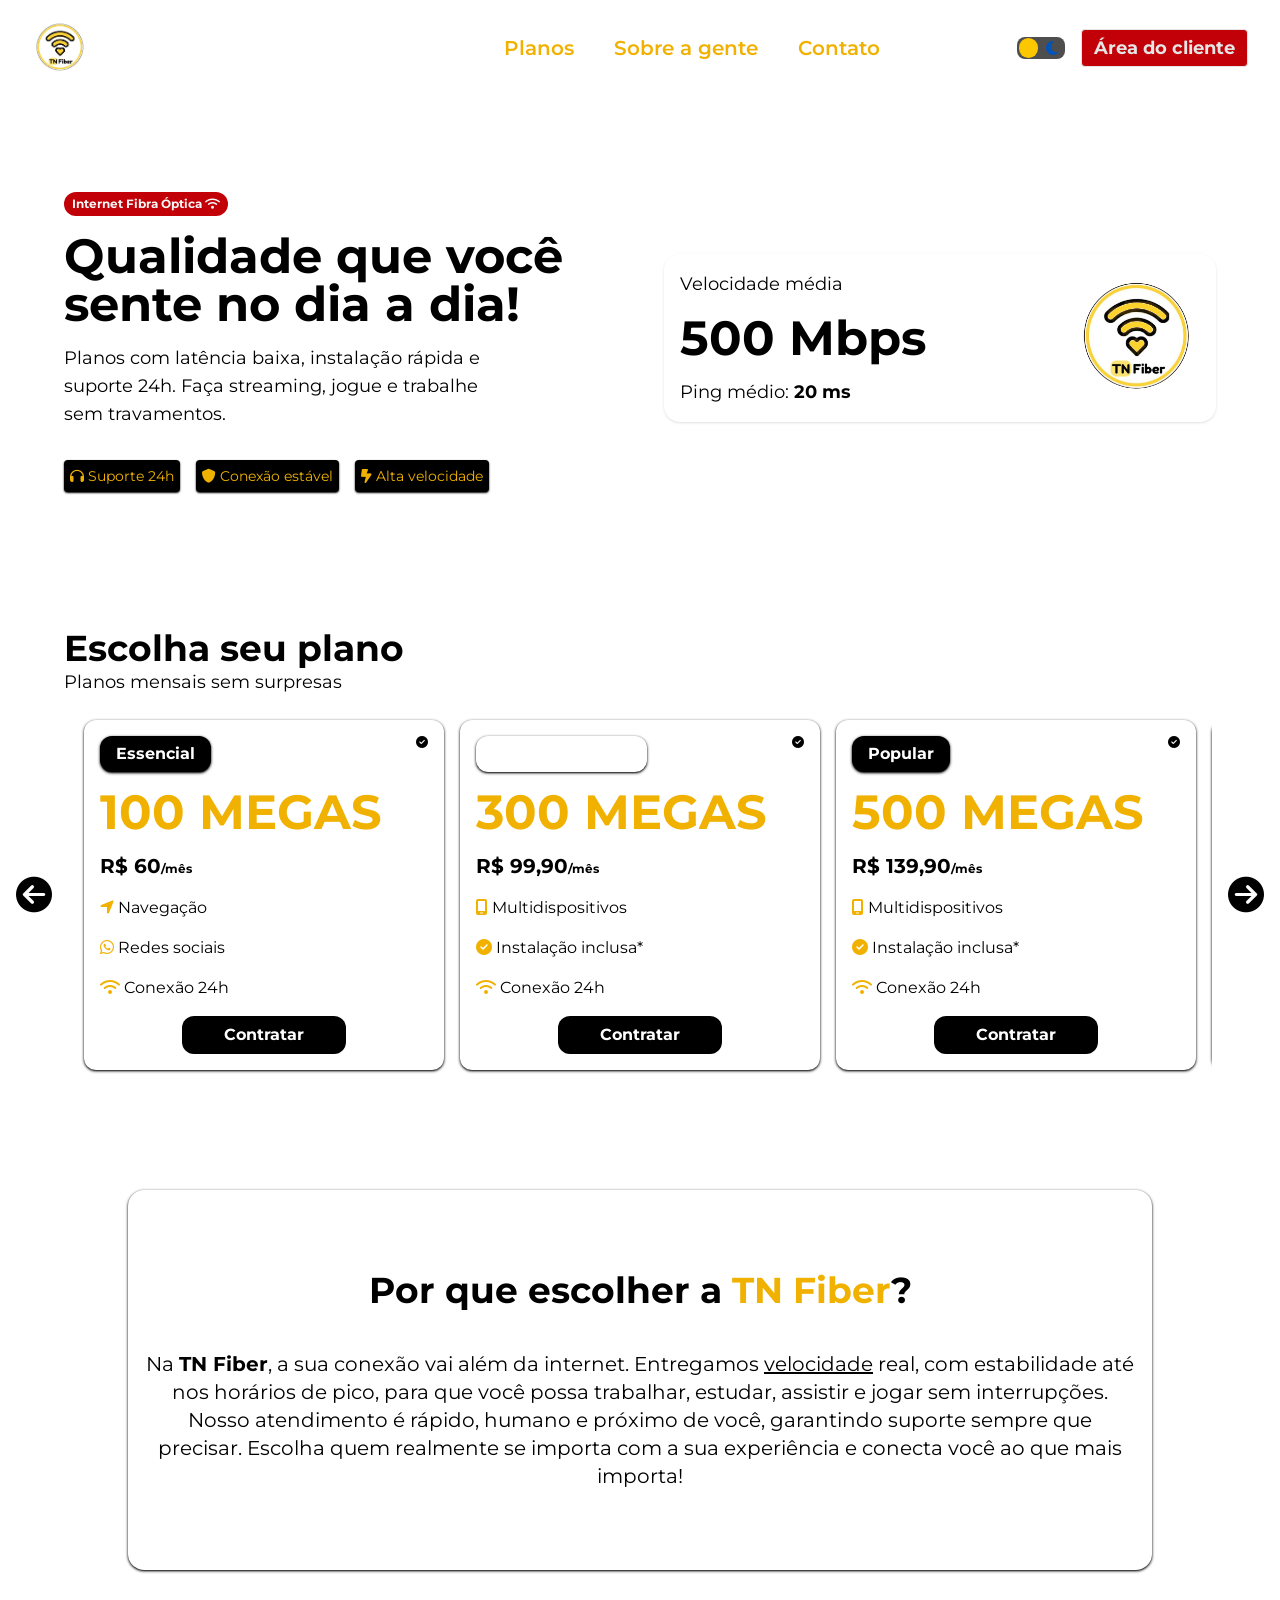
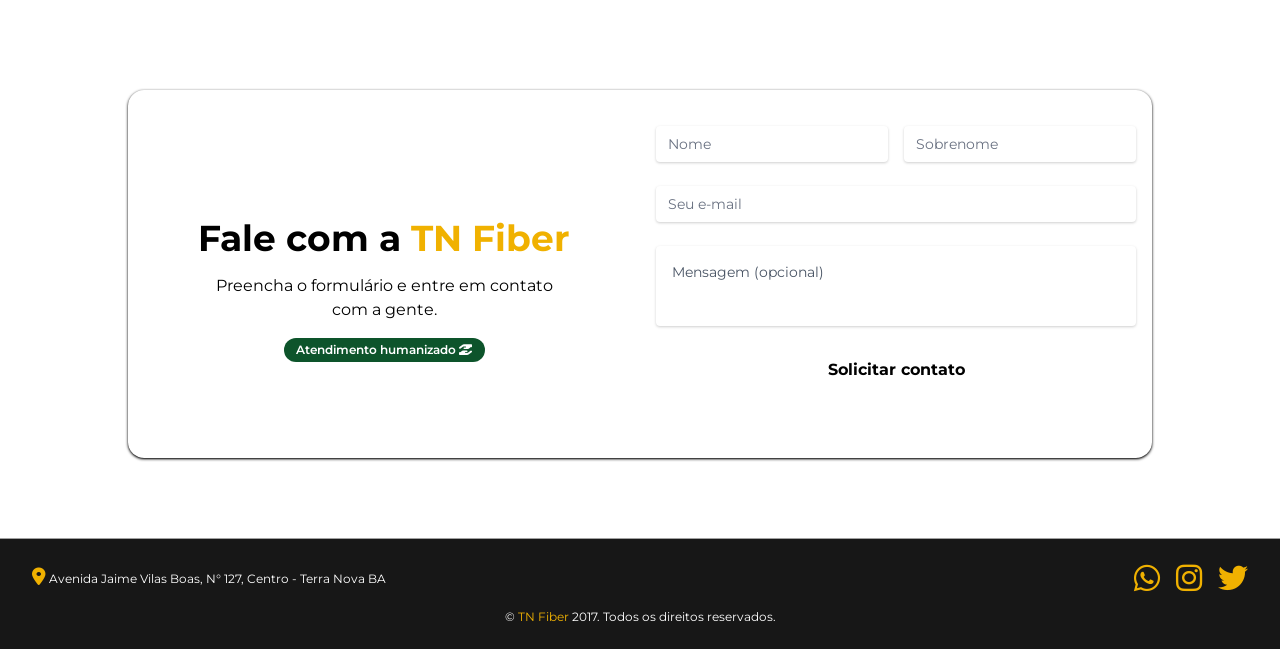
==== commit 1cde675c: "Add files via upload" ====
--- a/index.html
+++ b/index.html
@@ -136,7 +136,7 @@
             </div>
 
             <div class="fibra-optica-C2 flex items-center">
-                <div class="fibra-optica-C2-plan flex flex-row items-center w-full p-4 rounded-2xl mb-12 bg-black cursor-default shadow-sm shadow-neutral-900 transition transform duration-500 ease-in-out md:justify-between select-none">
+                <div class="fibra-optica-C2-plan flex flex-row items-center w-full p-4 rounded-2xl mb-12 shadow-sm shadow-neutral-800 transition transform duration-500 ease-in-out md:justify-between select-none">
 
                     <div class="flex flex-col gap-4 w-full text-lg">
                         <h3 class="text-sm md:text-lg">Velocidade média</h3>
@@ -157,7 +157,7 @@
     </main>
 
     <section>
-        <div class="planos flex flex-col justify-center items-center w-[90%] scroll-mt-28 md: mt-24 mx-auto" id="plans">
+        <div class="planos flex flex-col justify-center items-center w-[90%] scroll-mt-52 md:scroll-mt-28 mt-20 md:mt-24 mx-auto" id="plans">
         
             <div class="escolha-planos flex justify-between flex-col w-full gap-4 md:flex-row md:w-full">
                 <div>
@@ -167,100 +167,98 @@
             </div>
         </div>
 
-        <div class="carrossel flex items-center gap-4 w-full py-2 px-4 overflow-visible m-0">
+        <div class="carrossel flex items-center gap-4 w-full py-2 px-4 overflow-visible mb-24 md:m-0">
 
             <button class="prev text-4xl cursor-pointer"><i class="fa-solid fa-circle-arrow-left"></i></button>
 
-            <!-- <div class="plans-grid grid grid-cols-1 gap-6 w-4/5 m-auto md:grid-cols-3"> -->
             <div class="plans-grid flex gap-4 w-[95%] m-auto p-4 overflow-x-auto overflow-y-visible">
 
-                <div class="plan-one flex flex-col gap-4 p-4 rounded-xl bg-neutral-100 shadow-sm shadow-black transition duration-300 cursor-default select-none">
-                    <div class="flex justify-between">
-                        <span class="font-bold w-fit py-1.5 px-4 bg-black text-white rounded-xl cursor-default">Essencial</span>
-                        <i class="fa-solid fa-circle-check text-xs h-fit hover:text-green-800" title="Selo de Qualidade TN Fiber!"></i>
-                    </div>
-                    <h3 class="font-bold text-4xl md:text-5xl text-yellow-500">100 MEGAS</h3>
-                    <h4 class="text-xl text-black font-bold">R$ 60<span class="text-xs text-black">/mês</span></h4>
-    
-                    <p><i class="fa-solid fa-location-arrow hover:text-green-800 text-yellow-500"></i> Navegação</p>
-                    <p><i class="fa-brands fa-whatsapp hover:text-green-800 text-yellow-500"></i> Redes sociais</p>
-                    <p><i class="fa-solid fa-wifi hover:text-green-800 text-yellow-500"></i> Conexão 24h</p>
+                <div class="plan-one flex flex-col gap-4 p-4 rounded-xl shadow-sm shadow-black transition duration-300 cursor-default select-none">
+                    <div class="flex justify-between">
+                        <span class=" font-bold w-fit py-1.5 px-4 bg-black text-white shadow-sm shadow-black rounded-xl cursor-default">Essencial</span>
+                        <i class="icon-check fa-solid fa-circle-check text-xs h-fit hover:text-green-800" title="Selo de Qualidade TN Fiber!"></i>
+                    </div>
+                    <h3 class="plan-value font-bold text-4xl md:text-5xl text-yellow-500">100 MEGAS</h3>
+                    <h4 class="plan-price text-xl text-black font-bold">R$ 60<span class="text-xs text-black">/mês</span></h4>
+    
+                    <p><i class="icon-vantages fa-solid fa-location-arrow hover:text-green-800 text-yellow-500"></i> Navegação</p>
+                    <p><i class="icon-vantages fa-brands fa-whatsapp hover:text-green-800 text-yellow-500"></i> Redes sociais</p>
+                    <p><i class="icon-vantages fa-solid fa-wifi hover:text-green-800 text-yellow-500"></i> Conexão 24h</p>
     
                     <button class="hover:text-black hover:bg-yellow-500 w-2/4 bg-black text-white font-bold m-auto my-2 md:m-auto p-1.5 rounded-xl cursor-pointer transition duration-300 ease-in-out">Contratar</button>
                 </div>
     
-                <div class="plan-one flex flex-col gap-4 p-4 border-2 border-red-700 rounded-xl bg-neutral-100 shadow-sm shadow-red-700 transition-transform duration-300 cursor-default select-none">
-                    <div class="flex justify-between">
-                        <span class="font-semibold w-fit py-1.5 px-4 bg-red-700 rounded-xl text-white cursor-default">Recomendado <i class="fa-solid fa-fire"></i></span>
-                        <i class="fa-solid fa-circle-check text-xs h-fit hover:text-green-800" title="Selo de Qualidade TN Fiber!"></i>
-                    </div>
-                    <h3 class="font-bold text-4xl md:text-5xl text-yellow-500">300 MEGAS</h3>
-                    <h4 class="text-xl text-black font-bold">R$ 99,90<span class="text-xs text-black">/mês</span></h4>
-    
-                    <p><i class="fa-solid fa-mobile-screen hover:text-green-800 text-yellow-500"></i> Multidispositivos</p>
-                    <p><i class="fa-solid fa-circle-check hover:text-green-800 text-yellow-500"></i> Instalação inclusa*</p>
-                    <p><i class="fa-solid fa-wifi hover:text-green-800 text-yellow-500"></i> Conexão 24h</p>
+                <div class="plan-one flex flex-col gap-4 p-4 rounded-xl shadow-sm shadow-black transition-transform duration-300 cursor-default select-none">
+                    <div class="flex justify-between">
+                        <span class="span-plan font-semibold w-fit py-1.5 px-4 shadow-sm shadow-black rounded-xl text-white cursor-default">Recomendado <i class="fa-solid fa-fire"></i></span>
+                        <i class="icon-check fa-solid fa-circle-check text-xs h-fit hover:text-green-800" title="Selo de Qualidade TN Fiber!"></i>
+                    </div>
+                    <h3 class="plan-value font-bold text-4xl md:text-5xl text-yellow-500">300 MEGAS</h3>
+                    <h4 class="plan-price text-xl text-black font-bold">R$ 99,90<span class="text-xs text-black">/mês</span></h4>
+    
+                    <p><i class="icon-vantages fa-solid fa-mobile-screen hover:text-green-800 text-yellow-500"></i> Multidispositivos</p>
+                    <p><i class="icon-vantages fa-solid fa-circle-check hover:text-green-800 text-yellow-500"></i> Instalação inclusa*</p>
+                    <p><i class="icon-vantages fa-solid fa-wifi hover:text-green-800 text-yellow-500"></i> Conexão 24h</p>
     
                     <button class="hover:text-black hover:bg-yellow-500 w-2/4 bg-black text-white font-bold m-auto my-2 md:m-auto p-1.5 rounded-xl cursor-pointer transition duration-300">Contratar</button>
                 </div>
     
-                <div class="plan-one flex flex-col gap-4 p-4 rounded-xl bg-neutral-100 shadow-sm shadow-black transition-transform duration-300 cursor-default select-none">
-                    <div class="flex justify-between">
-                        <span class="font-bold w-fit py-1.5 px-4 bg-black text-white rounded-xl cursor-default">Popular</span>
-                        <i class="fa-solid fa-circle-check text-xs h-fit hover:text-green-800" title="Selo de Qualidade TN Fiber!"></i>
-                    </div>
-                    <h3 class="font-bold text-4xl md:text-5xl text-yellow-500">500 MEGAS</h3>
-                    <h4 class="text-xl text-black font-bold">R$ 139,90<span class="text-xs text-black">/mês</span></h4>
-    
-                    <p><i class="fa-solid fa-mobile-screen hover:text-green-800 text-yellow-500"></i> Multidispositivos</p>
-                    <p><i class="fa-solid fa-circle-check hover:text-green-800 text-yellow-500"></i> Instalação inclusa*</p>
-                    <p><i class="fa-solid fa-wifi hover:text-green-800 text-yellow-500"></i> Conexão 24h</p>
+                <div class="plan-one flex flex-col gap-4 p-4 rounded-xl shadow-sm shadow-black transition-transform duration-300 cursor-default select-none">
+                    <div class="flex justify-between">
+                        <span class="font-bold w-fit py-1.5 px-4 bg-black text-white shadow-sm shadow-black rounded-xl cursor-default">Popular</span>
+                        <i class="icon-check fa-solid fa-circle-check text-xs h-fit hover:text-green-800" title="Selo de Qualidade TN Fiber!"></i>
+                    </div>
+                    <h3 class=" plan-value font-bold text-4xl md:text-5xl text-yellow-500">500 MEGAS</h3>
+                    <h4 class="plan-price text-xl text-black font-bold">R$ 139,90<span class="text-xs text-black">/mês</span></h4>
+    
+                    <p><i class="icon-vantages fa-solid fa-mobile-screen hover:text-green-800 text-yellow-500"></i> Multidispositivos</p>
+                    <p><i class="icon-vantages fa-solid fa-circle-check hover:text-green-800 text-yellow-500"></i> Instalação inclusa*</p>
+                    <p><i class="icon-vantages fa-solid fa-wifi hover:text-green-800 text-yellow-500"></i> Conexão 24h</p>
     
                     <button class="hover:text-black hover:bg-yellow-500 w-2/4 bg-black text-white font-bold m-auto my-2 md:m-auto p-1.5 rounded-xl cursor-pointer transition duration-300">Contratar</button>
                 </div>
 
-                <div class="plan-one flex flex-col gap-4 p-4 rounded-xl bg-neutral-100 shadow-sm shadow-black transition-transform duration-300 cursor-default select-none">
-                    <div class="flex justify-between">
-                        <span class="font-bold w-fit py-1.5 px-4 bg-black text-white rounded-xl cursor-default">Essencial</span>
-                        <i class="fa-solid fa-circle-check text-xs h-fit hover:text-green-800" title="Selo de Qualidade TN Fiber!"></i>
-                    </div>
-                    <h3 class="font-bold text-4xl md:text-5xl text-yellow-500">150 MEGAS</h3>
-                    <h4 class="text-xl text-black font-bold">R$ 70<span class="text-xs text-black">/mês</span></h4>
-    
-                    <p><i class="fa-solid fa-comments hover:text-green-800 text-yellow-500"></i> Navegação e redes sociais</p>
-                    <p><i class="fa-solid fa-circle-check hover:text-green-800 text-yellow-500"></i> Instalação inclusa*</p>
-                    <p><i class="fa-solid fa-wifi hover:text-green-800 text-yellow-500"></i> Conexão 24h</p>
+                <div class="plan-one flex flex-col gap-4 p-4 rounded-xl shadow-sm shadow-black transition-transform duration-300 cursor-default select-none">
+                    <div class="flex justify-between">
+                        <span class="font-bold w-fit py-1.5 px-4 bg-black shadow-sm shadow-black text-white rounded-xl cursor-default">Essencial</span>
+                        <i class="icon-check fa-solid fa-circle-check text-xs h-fit hover:text-green-800" title="Selo de Qualidade TN Fiber!"></i>
+                    </div>
+                    <h3 class="plan-value font-bold text-4xl md:text-5xl text-yellow-500">150 MEGAS</h3>
+                    <h4 class="plan-price text-xl text-black font-bold">R$ 70<span class="text-xs text-black">/mês</span></h4>
+    
+                    <p><i class="icon-vantages fa-solid fa-comments hover:text-green-800 text-yellow-500"></i> Navegação e redes sociais</p>
+                    <p><i class="icon-vantages fa-solid fa-circle-check hover:text-green-800 text-yellow-500"></i> Instalação inclusa*</p>
+                    <p><i class="icon-vantages fa-solid fa-wifi hover:text-green-800 text-yellow-500"></i> Conexão 24h</p>
     
                     <button class="hover:text-black hover:bg-yellow-500 w-2/4 bg-black text-white font-bold m-auto my-2 md:m-auto p-1.5 rounded-xl cursor-pointer transition duration-300 ease-in-out">Contratar</button>
                 </div>
     
-                <div class="plan-one flex flex-col gap-4 p-4 border border-yellow-500 rounded-xl bg-neutral-100 shadow-sm shadow-black transition-transform duration-300 cursor-default select-none">
-                    <div class="flex justify-between">
-                        <span class="font-semibold w-fit py-1.5 px-4 bg-red-700 rounded-xl text-white cursor-default">Custo benefício <i class="fa-solid fa-fire"></i></span>
-                        <i class="fa-solid fa-circle-check text-xs h-fit hover:text-green-800" title="Selo de Qualidade TN Fiber!"></i>
-                    </div>
-                    <h3 class="font-bold text-4xl md:text-5xl text-yellow-500">200 MEGAS</h3>
-                    <h4 class="text-xl text-black font-bold">R$ 79,90<span class="text-xs text-black">/mês</span></h4>
-    
-                    <p><i class="fa-solid fa-mobile-screen hover:text-green-800 text-yellow-500"></i> Multidispositivos</p>
-                    <p><i class="fa-solid fa-circle-check hover:text-green-800 text-yellow-500"></i> Instalação inclusa*</p>
-                    <p><i class="fa-solid fa-wifi hover:text-green-800 text-yellow-500"></i> Conexão 24h</p>
+                <div class="plan-one flex flex-col gap-4 p-4 rounded-xl shadow-sm shadow-black transition-transform duration-300 cursor-default select-none">
+                    <div class="flex justify-between">
+                        <span class="span-plan font-semibold w-fit py-1.5 px-4 shadow-sm shadow-black rounded-xl text-white cursor-default">Custo benefício <i class="fa-solid fa-fire"></i></span>
+                        <i class="icon-check fa-solid fa-circle-check text-xs h-fit hover:text-green-800" title="Selo de Qualidade TN Fiber!"></i>
+                    </div>
+                    <h3 class="plan-value font-bold text-4xl md:text-5xl text-yellow-500">200 MEGAS</h3>
+                    <h4 class="plan-price text-xl text-black font-bold">R$ 79,90<span class="text-xs text-black">/mês</span></h4>
+    
+                    <p><i class="icon-vantages fa-solid fa-mobile-screen hover:text-green-800 text-yellow-500"></i> Multidispositivos</p>
+                    <p><i class="icon-vantages fa-solid fa-circle-check hover:text-green-800 text-yellow-500"></i> Instalação inclusa*</p>
+                    <p><i class="icon-vantages fa-solid fa-wifi hover:text-green-800 text-yellow-500"></i> Conexão 24h</p>
     
                     <button class="hover:text-black hover:bg-yellow-500 w-2/4 bg-black text-white font-bold m-auto my-2 md:m-auto p-1.5 rounded-xl cursor-pointer transition duration-300">Contratar</button>
                 </div>
     
-    
-                <div class="plan-one flex flex-col gap-4 p-4 rounded-xl bg-neutral-100 shadow-sm shadow-black transition-transform duration-300 cursor-default select-none">
-                    <div class="flex justify-between">
-                        <span class="font-bold w-fit py-1.5 px-4 bg-black text-white rounded-xl cursor-default">Empresarial</span>
-                        <i class="fa-solid fa-circle-check hover:text-green-800 text-xs h-fit" title="Selo de Qualidade TN Fiber!"></i>
-                    </div>
-                    <h3 class="font-bold text-4xl md:text-5xl text-yellow-500">600 MEGAS</h3>
-                    <h4 class="text-xl text-black font-bold">R$ 169,90<span class="text-xs text-black">/mês</span></h4>
-    
-                    <p><i class="fa-solid fa-mobile-screen hover:text-green-800 text-yellow-500"></i> Multidispositivos</p>
-                    <p><i class="fa-solid fa-circle-check hover:text-green-800 text-yellow-500"></i> Instalação inclusa*</p>
-                    <p><i class="fa-solid fa-wifi hover:text-green-800 text-yellow-500"></i> Conexão 24h</p>
+                <div class="plan-one flex flex-col gap-4 p-4 rounded-xl shadow-sm shadow-black transition-transform duration-300 cursor-default select-none">
+                    <div class="flex justify-between">
+                        <span class="font-bold w-fit py-1.5 px-4 bg-black text-white shadow-sm shadow-black rounded-xl cursor-default">Empresarial</span>
+                        <i class="icon-check fa-solid fa-circle-check hover:text-green-800 text-xs h-fit" title="Selo de Qualidade TN Fiber!"></i>
+                    </div>
+                    <h3 class="plan-value font-bold text-4xl md:text-5xl text-yellow-500">600 MEGAS</h3>
+                    <h4 class="plan-price text-xl text-black font-bold">R$ 169,90<span class="text-xs text-black">/mês</span></h4>
+    
+                    <p><i class="icon-vantages fa-solid fa-mobile-screen hover:text-green-800 text-yellow-500"></i> Multidispositivos</p>
+                    <p><i class="icon-vantages fa-solid fa-circle-check hover:text-green-800 text-yellow-500"></i> Instalação inclusa*</p>
+                    <p><i class="icon-vantages fa-solid fa-wifi hover:text-green-800 text-yellow-500"></i> Conexão 24h</p>
     
                     <button
                         class="hover:text-black hover:bg-yellow-500 w-2/4 bg-black text-white font-bold m-auto my-2 md:m-auto p-1.5 rounded-xl cursor-pointer transition duration-300">
@@ -268,12 +266,11 @@
                     </button>
                 </div>
             </div>
-            
+
             <button class="next text-4xl cursor-pointer"><i class="fa-solid fa-circle-arrow-right"></i></button>
-
-        </div>
-
-        <div class="justify scroll-mt-36 mb-16 md:mt-24" id="about">
+        </div>
+
+        <div class="justify scroll-mt-48 mb-36 md:mb-16 md:mt-24" id="about">
             <div class="about flex justify-center items-center flex-col gap-10 w-[80%] p-4 m-auto bg-neutral-100 shadow-sm shadow-black rounded-2xl md:py-20">
                 <h2 class="text-center font-bold text-3xl md:text-4xl">Por que escolher a <span class="text-yellow-500">TN Fiber</span>?</h2>
                 <p class="text-justify md:text-center text-sm md:text-xl">Na <span class="font-bold">TN Fiber</span>, a sua conexão vai além da internet. Entregamos <span class="underline">velocidade</span> real, com estabilidade até nos horários de pico, para que você possa trabalhar, estudar, assistir e jogar sem interrupções. Nosso atendimento é rápido, humano e próximo de você, garantindo suporte sempre que precisar. Escolha quem realmente se importa com a sua experiência e conecta você ao que mais importa!</p>
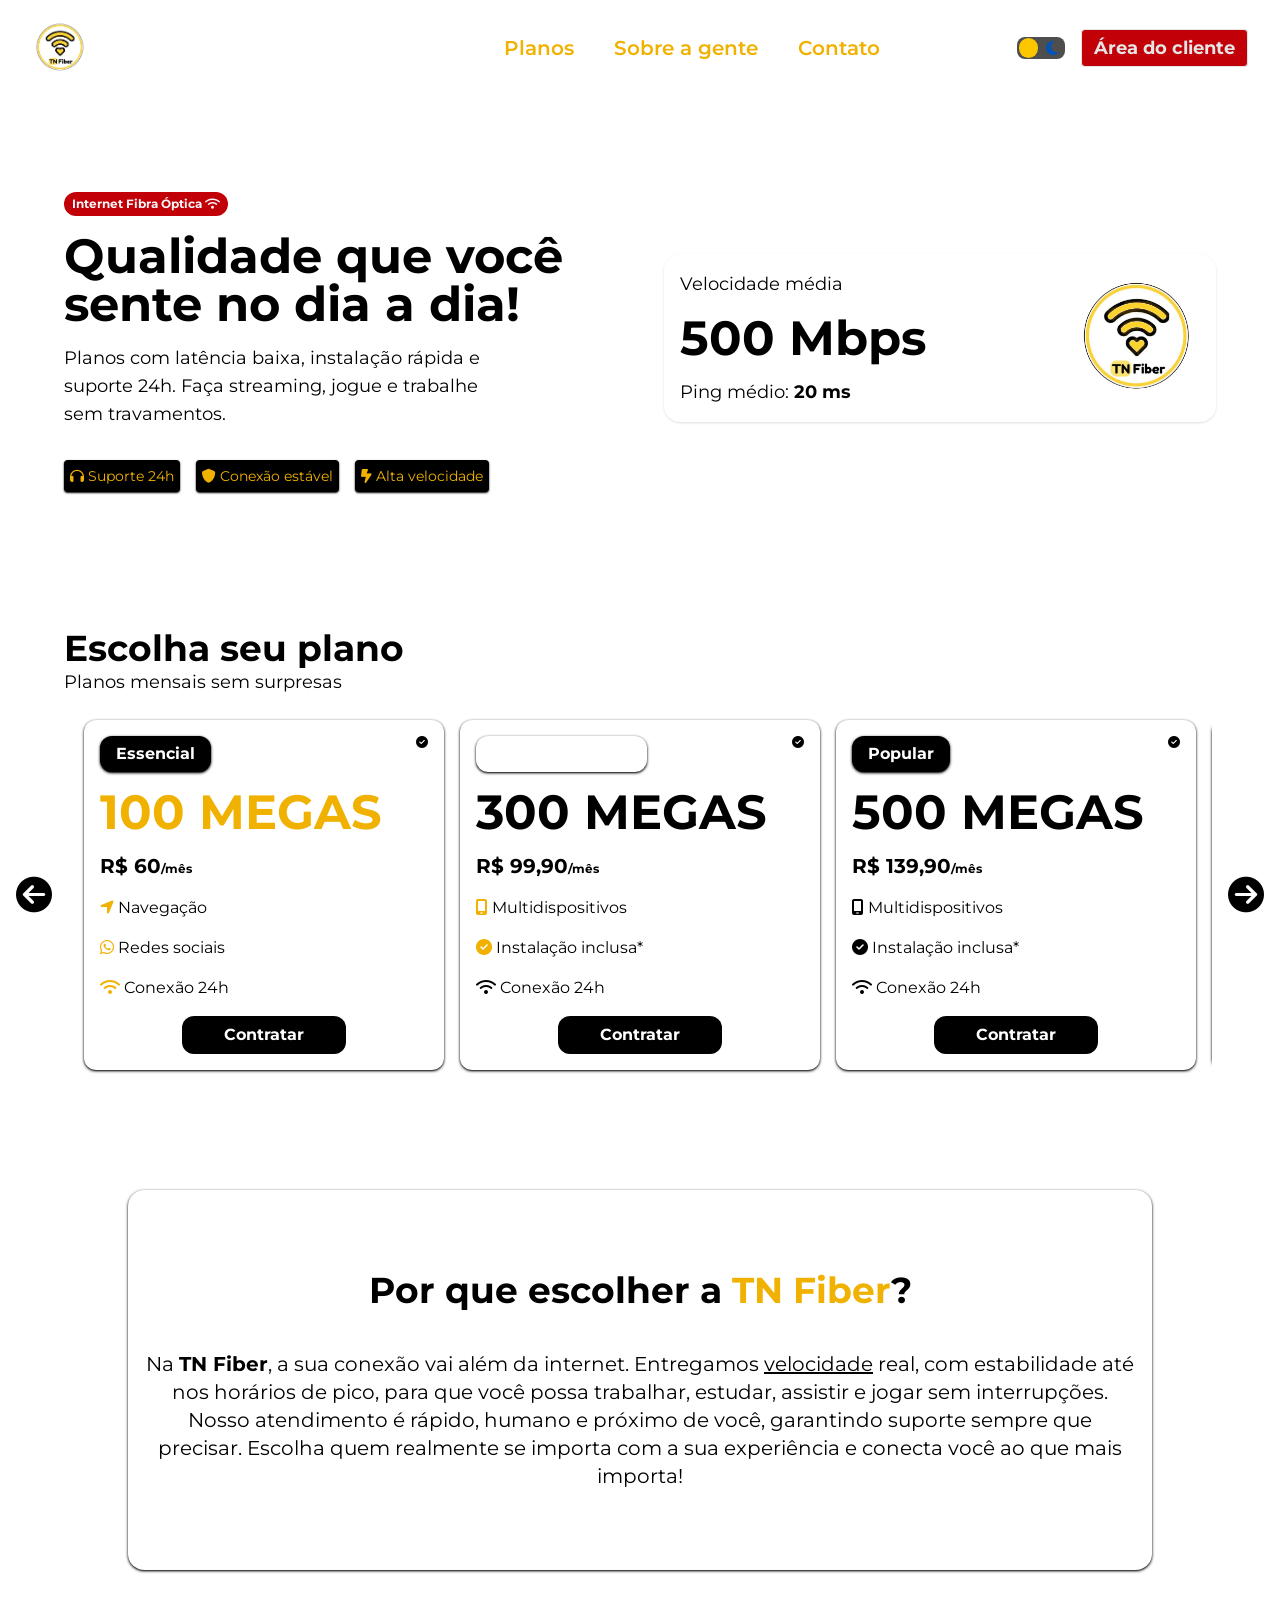
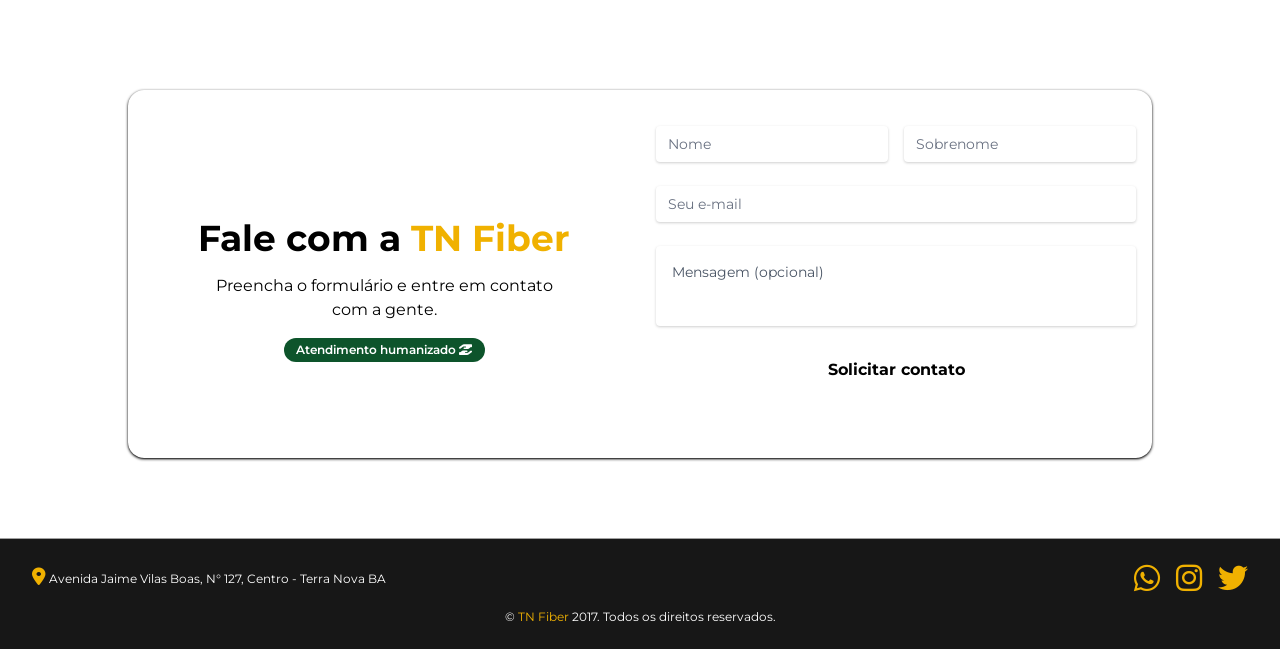
==== commit ef751efb: "Add files via upload" ====
--- a/index.html
+++ b/index.html
@@ -193,12 +193,12 @@
                         <span class="span-plan font-semibold w-fit py-1.5 px-4 shadow-sm shadow-black rounded-xl text-white cursor-default">Recomendado <i class="fa-solid fa-fire"></i></span>
                         <i class="icon-check fa-solid fa-circle-check text-xs h-fit hover:text-green-800" title="Selo de Qualidade TN Fiber!"></i>
                     </div>
-                    <h3 class="plan-value font-bold text-4xl md:text-5xl text-yellow-500">300 MEGAS</h3>
+                    <h3 class="plan-value font-bold text-4xl md:text-5xl">300 MEGAS</h3>
                     <h4 class="plan-price text-xl text-black font-bold">R$ 99,90<span class="text-xs text-black">/mês</span></h4>
     
                     <p><i class="icon-vantages fa-solid fa-mobile-screen hover:text-green-800 text-yellow-500"></i> Multidispositivos</p>
                     <p><i class="icon-vantages fa-solid fa-circle-check hover:text-green-800 text-yellow-500"></i> Instalação inclusa*</p>
-                    <p><i class="icon-vantages fa-solid fa-wifi hover:text-green-800 text-yellow-500"></i> Conexão 24h</p>
+                    <p><i class="icon-vantages fa-solid fa-wifi"></i> Conexão 24h</p>
     
                     <button class="hover:text-black hover:bg-yellow-500 w-2/4 bg-black text-white font-bold m-auto my-2 md:m-auto p-1.5 rounded-xl cursor-pointer transition duration-300">Contratar</button>
                 </div>
@@ -208,12 +208,12 @@
                         <span class="font-bold w-fit py-1.5 px-4 bg-black text-white shadow-sm shadow-black rounded-xl cursor-default">Popular</span>
                         <i class="icon-check fa-solid fa-circle-check text-xs h-fit hover:text-green-800" title="Selo de Qualidade TN Fiber!"></i>
                     </div>
-                    <h3 class=" plan-value font-bold text-4xl md:text-5xl text-yellow-500">500 MEGAS</h3>
+                    <h3 class=" plan-value font-bold text-4xl md:text-5xl">500 MEGAS</h3>
                     <h4 class="plan-price text-xl text-black font-bold">R$ 139,90<span class="text-xs text-black">/mês</span></h4>
     
-                    <p><i class="icon-vantages fa-solid fa-mobile-screen hover:text-green-800 text-yellow-500"></i> Multidispositivos</p>
-                    <p><i class="icon-vantages fa-solid fa-circle-check hover:text-green-800 text-yellow-500"></i> Instalação inclusa*</p>
-                    <p><i class="icon-vantages fa-solid fa-wifi hover:text-green-800 text-yellow-500"></i> Conexão 24h</p>
+                    <p><i class="icon-vantages fa-solid fa-mobile-screen"></i> Multidispositivos</p>
+                    <p><i class="icon-vantages fa-solid fa-circle-check"></i> Instalação inclusa*</p>
+                    <p><i class="icon-vantages fa-solid fa-wifi"></i> Conexão 24h</p>
     
                     <button class="hover:text-black hover:bg-yellow-500 w-2/4 bg-black text-white font-bold m-auto my-2 md:m-auto p-1.5 rounded-xl cursor-pointer transition duration-300">Contratar</button>
                 </div>
@@ -221,14 +221,14 @@
                 <div class="plan-one flex flex-col gap-4 p-4 rounded-xl shadow-sm shadow-black transition-transform duration-300 cursor-default select-none">
                     <div class="flex justify-between">
                         <span class="font-bold w-fit py-1.5 px-4 bg-black shadow-sm shadow-black text-white rounded-xl cursor-default">Essencial</span>
-                        <i class="icon-check fa-solid fa-circle-check text-xs h-fit hover:text-green-800" title="Selo de Qualidade TN Fiber!"></i>
-                    </div>
-                    <h3 class="plan-value font-bold text-4xl md:text-5xl text-yellow-500">150 MEGAS</h3>
+                        <i class="icon-check fa-solid fa-circle-check text-xs h-fit" title="Selo de Qualidade TN Fiber!"></i>
+                    </div>
+                    <h3 class="plan-value font-bold text-4xl md:text-5xl">150 MEGAS</h3>
                     <h4 class="plan-price text-xl text-black font-bold">R$ 70<span class="text-xs text-black">/mês</span></h4>
     
-                    <p><i class="icon-vantages fa-solid fa-comments hover:text-green-800 text-yellow-500"></i> Navegação e redes sociais</p>
-                    <p><i class="icon-vantages fa-solid fa-circle-check hover:text-green-800 text-yellow-500"></i> Instalação inclusa*</p>
-                    <p><i class="icon-vantages fa-solid fa-wifi hover:text-green-800 text-yellow-500"></i> Conexão 24h</p>
+                    <p><i class="icon-vantages fa-solid fa-comments"></i> Navegação e redes sociais</p>
+                    <p><i class="icon-vantages fa-solid fa-circle-check"></i> Instalação inclusa*</p>
+                    <p><i class="icon-vantages fa-solid fa-wifi"></i> Conexão 24h</p>
     
                     <button class="hover:text-black hover:bg-yellow-500 w-2/4 bg-black text-white font-bold m-auto my-2 md:m-auto p-1.5 rounded-xl cursor-pointer transition duration-300 ease-in-out">Contratar</button>
                 </div>
@@ -236,14 +236,14 @@
                 <div class="plan-one flex flex-col gap-4 p-4 rounded-xl shadow-sm shadow-black transition-transform duration-300 cursor-default select-none">
                     <div class="flex justify-between">
                         <span class="span-plan font-semibold w-fit py-1.5 px-4 shadow-sm shadow-black rounded-xl text-white cursor-default">Custo benefício <i class="fa-solid fa-fire"></i></span>
-                        <i class="icon-check fa-solid fa-circle-check text-xs h-fit hover:text-green-800" title="Selo de Qualidade TN Fiber!"></i>
-                    </div>
-                    <h3 class="plan-value font-bold text-4xl md:text-5xl text-yellow-500">200 MEGAS</h3>
+                        <i class="icon-check fa-solid fa-circle-check text-xs h-fit" title="Selo de Qualidade TN Fiber!"></i>
+                    </div>
+                    <h3 class="plan-value font-bold text-4xl md:text-5xl">200 MEGAS</h3>
                     <h4 class="plan-price text-xl text-black font-bold">R$ 79,90<span class="text-xs text-black">/mês</span></h4>
     
-                    <p><i class="icon-vantages fa-solid fa-mobile-screen hover:text-green-800 text-yellow-500"></i> Multidispositivos</p>
-                    <p><i class="icon-vantages fa-solid fa-circle-check hover:text-green-800 text-yellow-500"></i> Instalação inclusa*</p>
-                    <p><i class="icon-vantages fa-solid fa-wifi hover:text-green-800 text-yellow-500"></i> Conexão 24h</p>
+                    <p><i class="icon-vantages fa-solid fa-mobile-screen"></i> Multidispositivos</p>
+                    <p><i class="icon-vantages fa-solid fa-circle-check"></i> Instalação inclusa*</p>
+                    <p><i class="icon-vantages fa-solid fa-wifi"></i> Conexão 24h</p>
     
                     <button class="hover:text-black hover:bg-yellow-500 w-2/4 bg-black text-white font-bold m-auto my-2 md:m-auto p-1.5 rounded-xl cursor-pointer transition duration-300">Contratar</button>
                 </div>
@@ -256,9 +256,9 @@
                     <h3 class="plan-value font-bold text-4xl md:text-5xl text-yellow-500">600 MEGAS</h3>
                     <h4 class="plan-price text-xl text-black font-bold">R$ 169,90<span class="text-xs text-black">/mês</span></h4>
     
-                    <p><i class="icon-vantages fa-solid fa-mobile-screen hover:text-green-800 text-yellow-500"></i> Multidispositivos</p>
-                    <p><i class="icon-vantages fa-solid fa-circle-check hover:text-green-800 text-yellow-500"></i> Instalação inclusa*</p>
-                    <p><i class="icon-vantages fa-solid fa-wifi hover:text-green-800 text-yellow-500"></i> Conexão 24h</p>
+                    <p><i class="icon-vantages fa-solid fa-mobile-screen"></i> Multidispositivos</p>
+                    <p><i class="icon-vantages fa-solid fa-circle-check"></i> Instalação inclusa*</p>
+                    <p><i class="icon-vantages fa-solid fa-wifi"></i> Conexão 24h</p>
     
                     <button
                         class="hover:text-black hover:bg-yellow-500 w-2/4 bg-black text-white font-bold m-auto my-2 md:m-auto p-1.5 rounded-xl cursor-pointer transition duration-300">
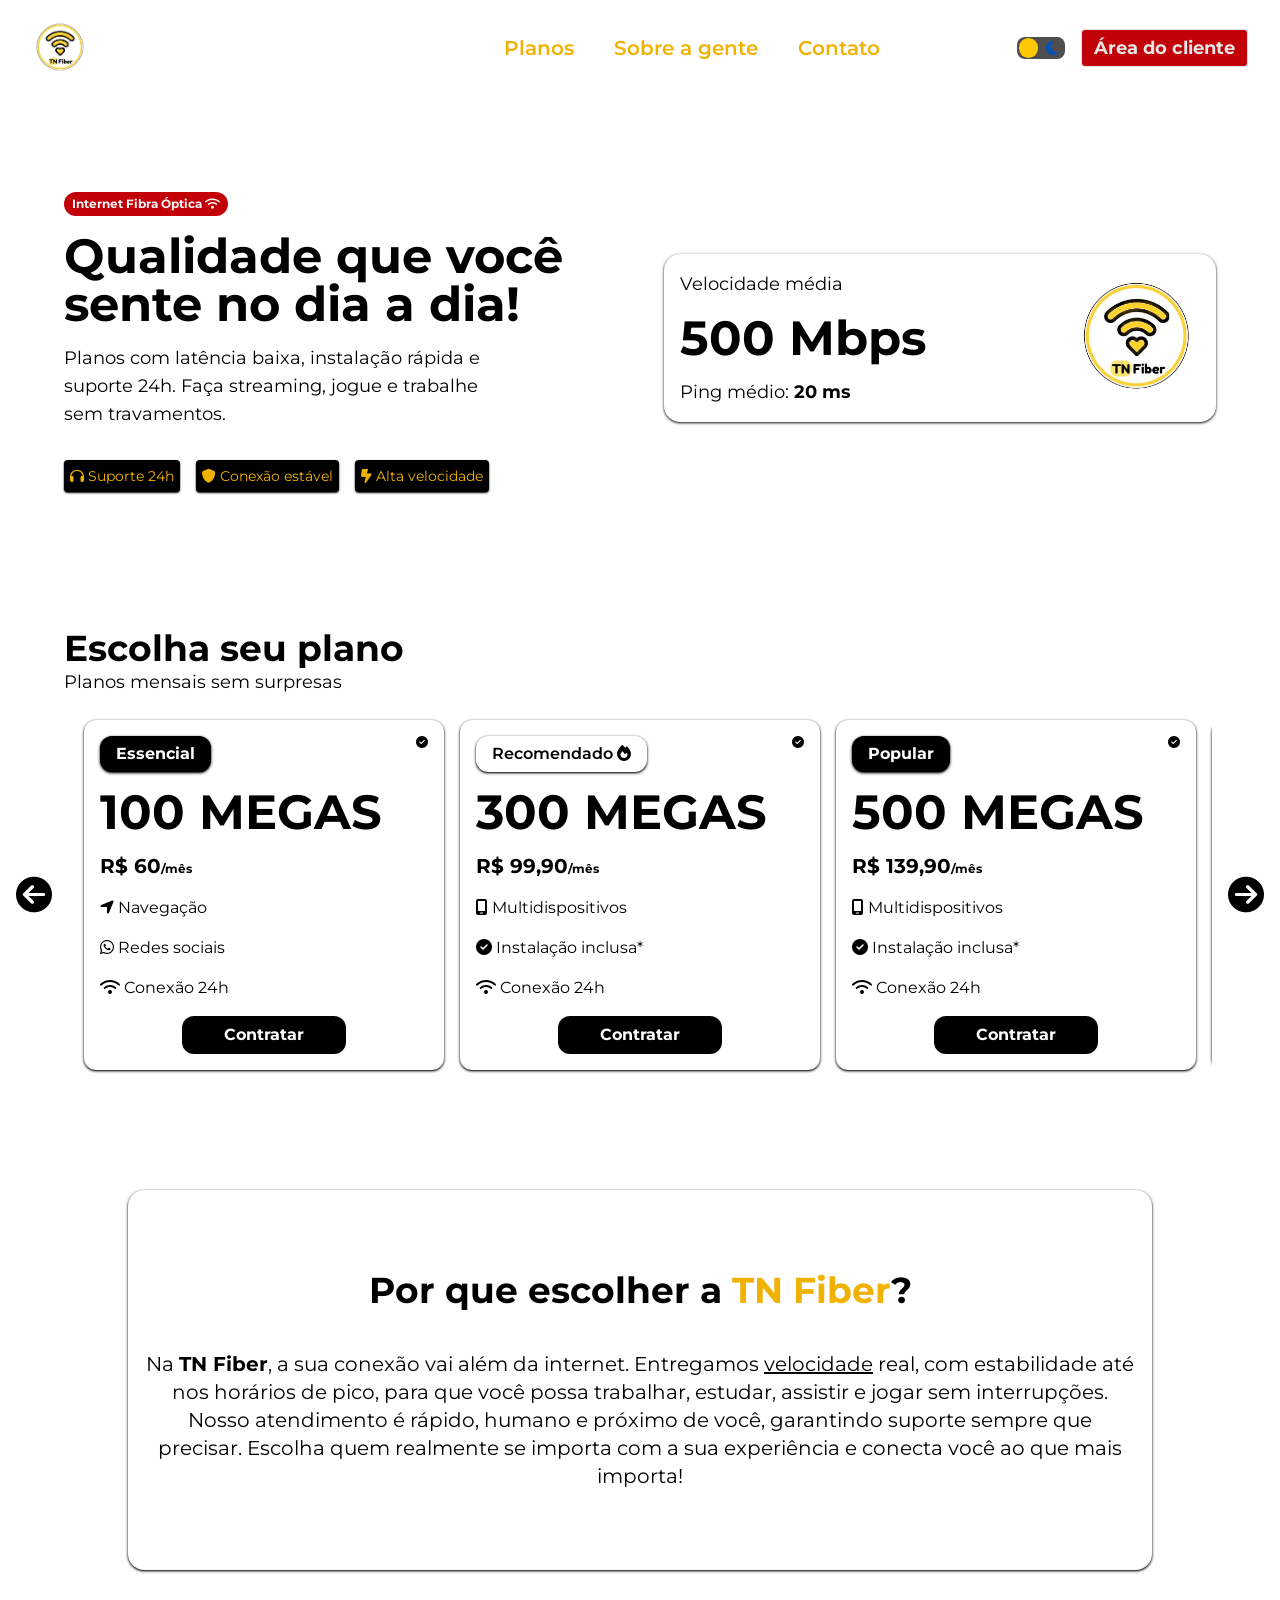
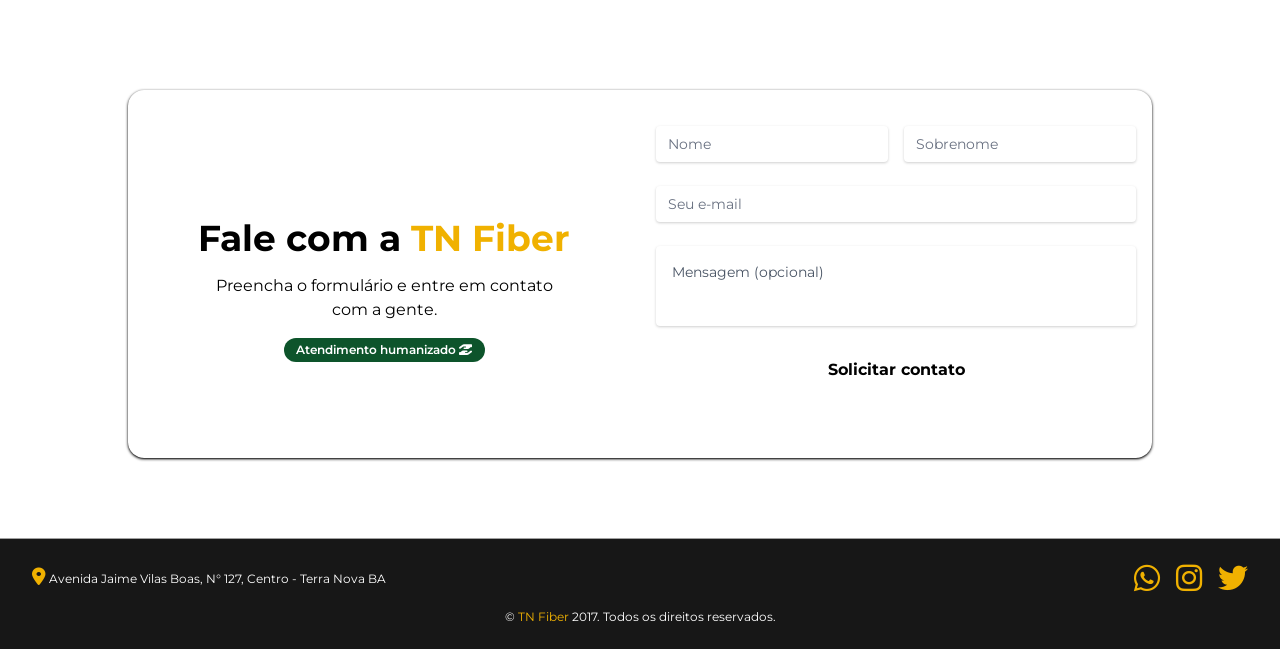
==== commit 71af873e: "Add files via upload" ====
--- a/index.html
+++ b/index.html
@@ -26,7 +26,7 @@
     <title>TN Fiber</title>
 </head>
 
-<body class="pt-44 md:pt-48">
+<body class="pt-44 md:pt-48 dark">
     <header>
         <nav>
             <div class="navbar flex justify-center md:justify-between items-center py-0 px-6 md:px-8 h-24 fixed top-0 min-w-full z-50">
--- a/output.css
+++ b/output.css
@@ -19,6 +19,7 @@
     --color-neutral-200: oklch(92.2% 0 0);
     --color-neutral-300: oklch(87% 0 0);
     --color-neutral-400: oklch(70.8% 0 0);
+    --color-neutral-800: oklch(26.9% 0 0);
     --color-neutral-900: oklch(20.5% 0 0);
     --color-black: #000;
     --color-white: #fff;
@@ -217,6 +218,24 @@
   .z-50 {
     z-index: 50;
   }
+  .container {
+    width: 100%;
+    @media (width >= 40rem) {
+      max-width: 40rem;
+    }
+    @media (width >= 48rem) {
+      max-width: 48rem;
+    }
+    @media (width >= 64rem) {
+      max-width: 64rem;
+    }
+    @media (width >= 80rem) {
+      max-width: 80rem;
+    }
+    @media (width >= 96rem) {
+      max-width: 96rem;
+    }
+  }
   .m-0 {
     margin: calc(var(--spacing) * 0);
   }
@@ -235,17 +254,17 @@
   .mt-20 {
     margin-top: calc(var(--spacing) * 20);
   }
-  .mt-24 {
-    margin-top: calc(var(--spacing) * 24);
-  }
   .mb-10 {
     margin-bottom: calc(var(--spacing) * 10);
   }
   .mb-12 {
     margin-bottom: calc(var(--spacing) * 12);
   }
-  .mb-16 {
-    margin-bottom: calc(var(--spacing) * 16);
+  .mb-24 {
+    margin-bottom: calc(var(--spacing) * 24);
+  }
+  .mb-36 {
+    margin-bottom: calc(var(--spacing) * 36);
   }
   .flex {
     display: flex;
@@ -271,9 +290,6 @@
   .w-2\/4 {
     width: calc(2/4 * 100%);
   }
-  .w-4\/5 {
-    width: calc(4/5 * 100%);
-  }
   .w-9\/12 {
     width: calc(9/12 * 100%);
   }
@@ -310,14 +326,14 @@
   .cursor-pointer {
     cursor: pointer;
   }
-  .scroll-mt-28 {
-    scroll-margin-top: calc(var(--spacing) * 28);
-  }
-  .scroll-mt-36 {
-    scroll-margin-top: calc(var(--spacing) * 36);
-  }
   .scroll-mt-44 {
     scroll-margin-top: calc(var(--spacing) * 44);
+  }
+  .scroll-mt-48 {
+    scroll-margin-top: calc(var(--spacing) * 48);
+  }
+  .scroll-mt-52 {
+    scroll-margin-top: calc(var(--spacing) * 52);
   }
   .grid-cols-1 {
     grid-template-columns: repeat(1, minmax(0, 1fr));
@@ -389,10 +405,6 @@
     border-style: var(--tw-border-style);
     border-width: 1px;
   }
-  .border-2 {
-    border-style: var(--tw-border-style);
-    border-width: 2px;
-  }
   .border-t {
     border-top-style: var(--tw-border-style);
     border-top-width: 1px;
@@ -402,12 +414,6 @@
   }
   .border-neutral-400 {
     border-color: var(--color-neutral-400);
-  }
-  .border-red-700 {
-    border-color: var(--color-red-700);
-  }
-  .border-yellow-500 {
-    border-color: var(--color-yellow-500);
   }
   .bg-black {
     background-color: var(--color-black);
@@ -577,16 +583,10 @@
       --tw-shadow-color: color-mix(in oklab, var(--color-neutral-300) var(--tw-shadow-alpha), transparent);
     }
   }
-  .shadow-neutral-900 {
-    --tw-shadow-color: oklch(20.5% 0 0);
+  .shadow-neutral-800 {
+    --tw-shadow-color: oklch(26.9% 0 0);
     @supports (color: color-mix(in lab, red, red)) {
-      --tw-shadow-color: color-mix(in oklab, var(--color-neutral-900) var(--tw-shadow-alpha), transparent);
-    }
-  }
-  .shadow-red-700 {
-    --tw-shadow-color: oklch(50.5% 0.213 27.518);
-    @supports (color: color-mix(in lab, red, red)) {
-      --tw-shadow-color: color-mix(in oklab, var(--color-red-700) var(--tw-shadow-alpha), transparent);
+      --tw-shadow-color: color-mix(in oklab, var(--color-neutral-800) var(--tw-shadow-alpha), transparent);
     }
   }
   .transition {
@@ -707,6 +707,11 @@
       margin-top: calc(var(--spacing) * 30);
     }
   }
+  .md\:mb-16 {
+    @media (width >= 48rem) {
+      margin-bottom: calc(var(--spacing) * 16);
+    }
+  }
   .md\:flex {
     @media (width >= 48rem) {
       display: flex;
@@ -742,14 +747,14 @@
       width: 100%;
     }
   }
+  .md\:scroll-mt-28 {
+    @media (width >= 48rem) {
+      scroll-margin-top: calc(var(--spacing) * 28);
+    }
+  }
   .md\:grid-cols-2 {
     @media (width >= 48rem) {
       grid-template-columns: repeat(2, minmax(0, 1fr));
-    }
-  }
-  .md\:grid-cols-3 {
-    @media (width >= 48rem) {
-      grid-template-columns: repeat(3, minmax(0, 1fr));
     }
   }
   .md\:flex-row {
@@ -883,6 +888,14 @@
   --scrollbar-thumb: #e5e5e5;
   --tn-fiber: #fdc700;
   --burguer: #fdc700;
+  --container-C2: #222222;
+  --container-C2-txt: #fdc700;
+  --plans: #e5e5e5;
+  --span-plan-bg: #fdc700;
+  --span-plan-txt: #000000;
+  --plan-value: #c11007;
+  --icon-vantag: #fdc700;
+  --icon-vantag-hover: #016630;
   --contact: #f5f5f5;
   --contact-btn: #000000;
   --contact-txt: #fdc700;
@@ -898,6 +911,14 @@
   --scrollbar-thumb: #e5e5e5;
   --tn-fiber: #fdc700;
   --burguer: #e5e5e5;
+  --container-C2: #ffc800dd;
+  --container-C2-txt: #111111;
+  --plans: #fdc700;
+  --span-plan-bg: #c10007;
+  --span-plan-txt: #e5e5e5;
+  --plan-value: #c10007;
+  --icon-vantag: #c10007;
+  --icon-vantag-hover: #016630;
   --contact: #1c1c1c;
   --contact-btn: #fdc700;
   --contact-txt: #000000;
@@ -946,6 +967,9 @@
   border-left: 2px solid var(--tn-fiber);
 }
 .logo-text h2 {
+  color: var(--tn-fiber);
+}
+.tnfiber-mobile h2, .tnfiber-mobile span {
   color: var(--tn-fiber);
 }
 .nav-options a::after {
@@ -1018,14 +1042,17 @@
 .vantagens div:hover {
   transform: translateY(-4px);
 }
+.escolha-planos h2, .escolha-planos p {
+  color: var(--black);
+}
+.fibra-optica-C2-plan {
+  background: var(--container-C2);
+}
 .fibra-optica-C2-plan:hover {
   transform: scale(1.03);
 }
-.escolha-planos h2, .escolha-planos p {
-  color: var(--black);
-}
 .fibra-optica-C2-plan h3, .fibra-optica-C2-plan span, .fibra-optica-C2-plan p {
-  color: var(--secundary);
+  color: var(--container-C2-txt);
 }
 .plan-one:hover {
   transform: translateY(-10px);
@@ -1110,6 +1137,20 @@
   flex: 0 0 360px;
   scroll-snap-align: center;
   min-width: 300px;
+  background: var(--plans);
+}
+.plan-value {
+  color: var(--plan-value);
+}
+.span-plan {
+  background: var(--span-plan-bg);
+  color: var(--span-plan-txt);
+}
+.icon-vantages {
+  color: var(--icon-vantag);
+}
+.icon-vantages:hover {
+  color: var(--icon-vantag-hover);
 }
 .plan-one button {
   border: 1px solid transparent;
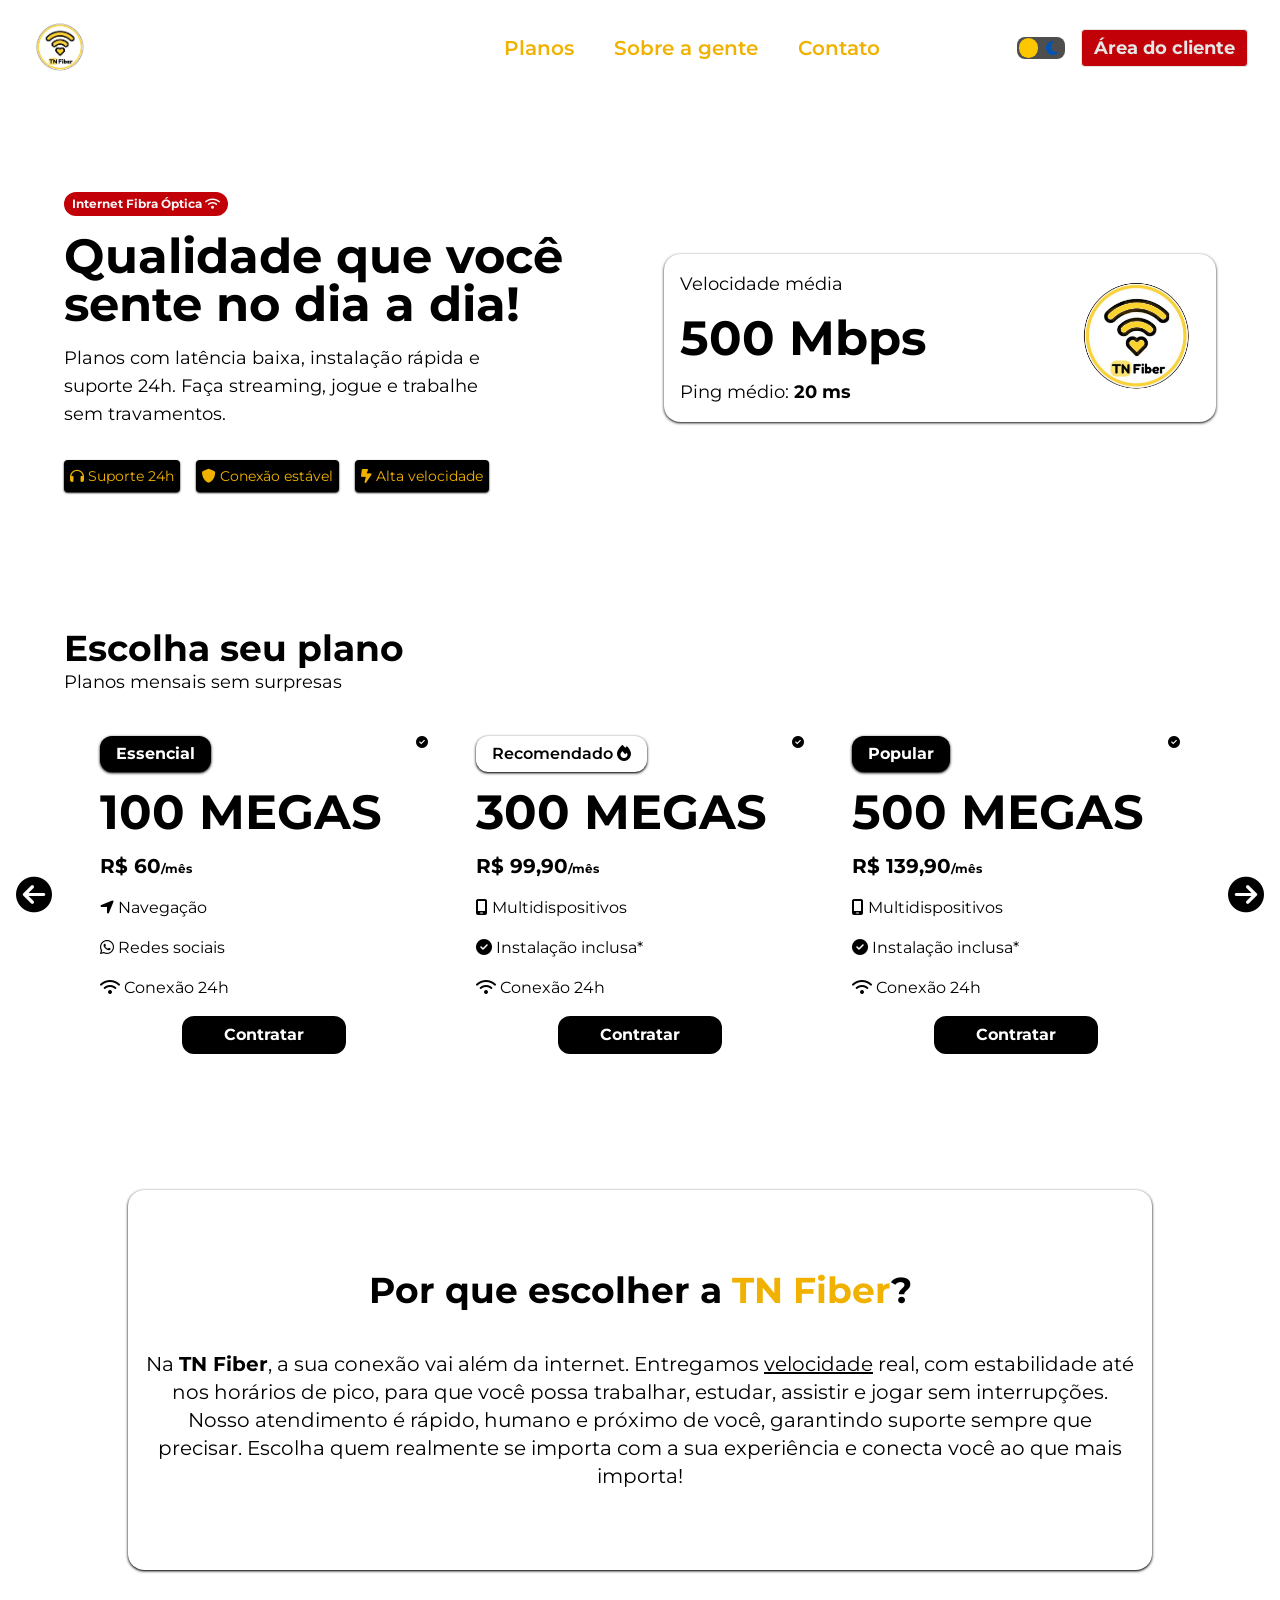
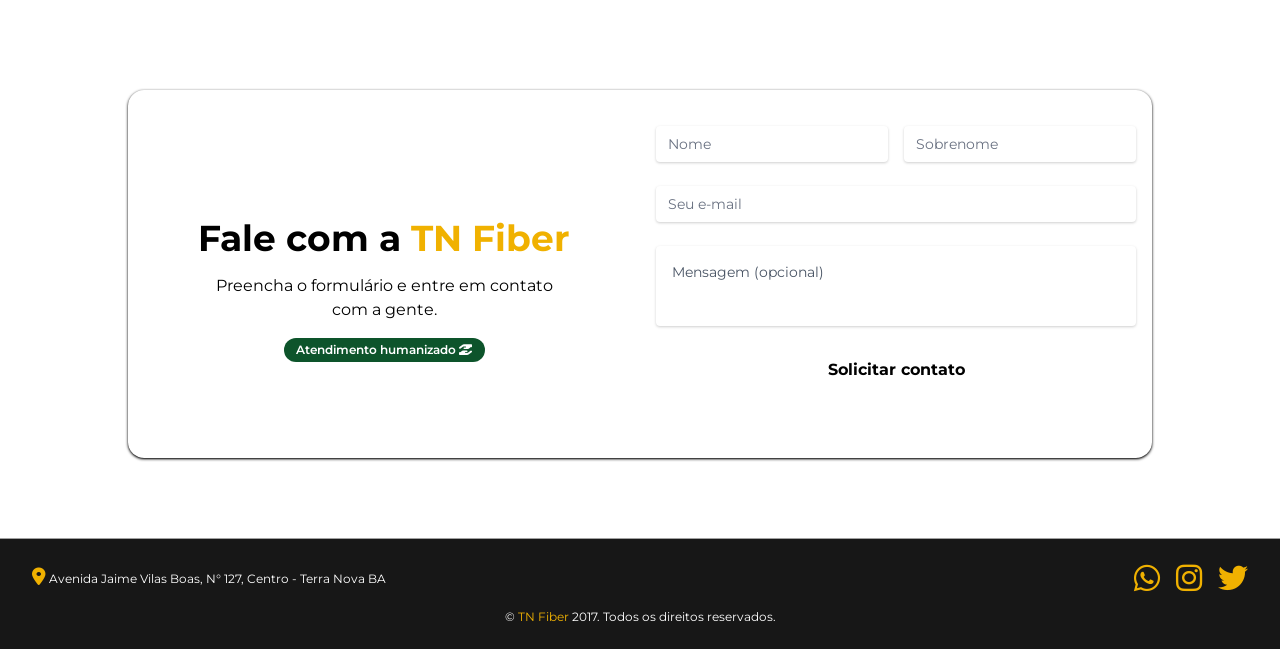
==== commit 2e1fdef8: "Add files via upload" ====
--- a/index.html
+++ b/index.html
@@ -173,22 +173,22 @@
 
             <div class="plans-grid flex gap-4 w-[95%] m-auto p-4 overflow-x-auto overflow-y-visible">
 
-                <div class="plan-one flex flex-col gap-4 p-4 rounded-xl shadow-sm shadow-black transition duration-300 cursor-default select-none">
+                <div class="plan-one flex flex-col gap-4 p-4 rounded-xl transition duration-300 cursor-default select-none">
                     <div class="flex justify-between">
                         <span class=" font-bold w-fit py-1.5 px-4 bg-black text-white shadow-sm shadow-black rounded-xl cursor-default">Essencial</span>
                         <i class="icon-check fa-solid fa-circle-check text-xs h-fit hover:text-green-800" title="Selo de Qualidade TN Fiber!"></i>
                     </div>
-                    <h3 class="plan-value font-bold text-4xl md:text-5xl text-yellow-500">100 MEGAS</h3>
+                    <h3 class="plan-value font-bold text-4xl md:text-5xl">100 MEGAS</h3>
                     <h4 class="plan-price text-xl text-black font-bold">R$ 60<span class="text-xs text-black">/mês</span></h4>
     
-                    <p><i class="icon-vantages fa-solid fa-location-arrow hover:text-green-800 text-yellow-500"></i> Navegação</p>
-                    <p><i class="icon-vantages fa-brands fa-whatsapp hover:text-green-800 text-yellow-500"></i> Redes sociais</p>
-                    <p><i class="icon-vantages fa-solid fa-wifi hover:text-green-800 text-yellow-500"></i> Conexão 24h</p>
+                    <p><i class="icon-vantages fa-solid fa-location-arrow"></i> Navegação</p>
+                    <p><i class="icon-vantages fa-brands fa-whatsapp"></i> Redes sociais</p>
+                    <p><i class="icon-vantages fa-solid fa-wifi"></i> Conexão 24h</p>
     
                     <button class="hover:text-black hover:bg-yellow-500 w-2/4 bg-black text-white font-bold m-auto my-2 md:m-auto p-1.5 rounded-xl cursor-pointer transition duration-300 ease-in-out">Contratar</button>
                 </div>
     
-                <div class="plan-one flex flex-col gap-4 p-4 rounded-xl shadow-sm shadow-black transition-transform duration-300 cursor-default select-none">
+                <div class="plan-one flex flex-col gap-4 p-4 rounded-xl transition-transform duration-300 cursor-default select-none">
                     <div class="flex justify-between">
                         <span class="span-plan font-semibold w-fit py-1.5 px-4 shadow-sm shadow-black rounded-xl text-white cursor-default">Recomendado <i class="fa-solid fa-fire"></i></span>
                         <i class="icon-check fa-solid fa-circle-check text-xs h-fit hover:text-green-800" title="Selo de Qualidade TN Fiber!"></i>
@@ -196,14 +196,14 @@
                     <h3 class="plan-value font-bold text-4xl md:text-5xl">300 MEGAS</h3>
                     <h4 class="plan-price text-xl text-black font-bold">R$ 99,90<span class="text-xs text-black">/mês</span></h4>
     
-                    <p><i class="icon-vantages fa-solid fa-mobile-screen hover:text-green-800 text-yellow-500"></i> Multidispositivos</p>
-                    <p><i class="icon-vantages fa-solid fa-circle-check hover:text-green-800 text-yellow-500"></i> Instalação inclusa*</p>
+                    <p><i class="icon-vantages fa-solid fa-mobile-screen"></i> Multidispositivos</p>
+                    <p><i class="icon-vantages fa-solid fa-circle-check"></i> Instalação inclusa*</p>
                     <p><i class="icon-vantages fa-solid fa-wifi"></i> Conexão 24h</p>
     
                     <button class="hover:text-black hover:bg-yellow-500 w-2/4 bg-black text-white font-bold m-auto my-2 md:m-auto p-1.5 rounded-xl cursor-pointer transition duration-300">Contratar</button>
                 </div>
     
-                <div class="plan-one flex flex-col gap-4 p-4 rounded-xl shadow-sm shadow-black transition-transform duration-300 cursor-default select-none">
+                <div class="plan-one flex flex-col gap-4 p-4 rounded-xl transition-transform duration-300 cursor-default select-none">
                     <div class="flex justify-between">
                         <span class="font-bold w-fit py-1.5 px-4 bg-black text-white shadow-sm shadow-black rounded-xl cursor-default">Popular</span>
                         <i class="icon-check fa-solid fa-circle-check text-xs h-fit hover:text-green-800" title="Selo de Qualidade TN Fiber!"></i>
@@ -218,7 +218,7 @@
                     <button class="hover:text-black hover:bg-yellow-500 w-2/4 bg-black text-white font-bold m-auto my-2 md:m-auto p-1.5 rounded-xl cursor-pointer transition duration-300">Contratar</button>
                 </div>
 
-                <div class="plan-one flex flex-col gap-4 p-4 rounded-xl shadow-sm shadow-black transition-transform duration-300 cursor-default select-none">
+                <div class="plan-one flex flex-col gap-4 p-4 rounded-xl transition-transform duration-300 cursor-default select-none">
                     <div class="flex justify-between">
                         <span class="font-bold w-fit py-1.5 px-4 bg-black shadow-sm shadow-black text-white rounded-xl cursor-default">Essencial</span>
                         <i class="icon-check fa-solid fa-circle-check text-xs h-fit" title="Selo de Qualidade TN Fiber!"></i>
@@ -233,7 +233,7 @@
                     <button class="hover:text-black hover:bg-yellow-500 w-2/4 bg-black text-white font-bold m-auto my-2 md:m-auto p-1.5 rounded-xl cursor-pointer transition duration-300 ease-in-out">Contratar</button>
                 </div>
     
-                <div class="plan-one flex flex-col gap-4 p-4 rounded-xl shadow-sm shadow-black transition-transform duration-300 cursor-default select-none">
+                <div class="plan-one flex flex-col gap-4 p-4 rounded-xl transition-transform duration-300 cursor-default select-none">
                     <div class="flex justify-between">
                         <span class="span-plan font-semibold w-fit py-1.5 px-4 shadow-sm shadow-black rounded-xl text-white cursor-default">Custo benefício <i class="fa-solid fa-fire"></i></span>
                         <i class="icon-check fa-solid fa-circle-check text-xs h-fit" title="Selo de Qualidade TN Fiber!"></i>
@@ -248,12 +248,12 @@
                     <button class="hover:text-black hover:bg-yellow-500 w-2/4 bg-black text-white font-bold m-auto my-2 md:m-auto p-1.5 rounded-xl cursor-pointer transition duration-300">Contratar</button>
                 </div>
     
-                <div class="plan-one flex flex-col gap-4 p-4 rounded-xl shadow-sm shadow-black transition-transform duration-300 cursor-default select-none">
+                <div class="plan-one flex flex-col gap-4 p-4 rounded-xl transition-transform duration-300 cursor-default select-none">
                     <div class="flex justify-between">
                         <span class="font-bold w-fit py-1.5 px-4 bg-black text-white shadow-sm shadow-black rounded-xl cursor-default">Empresarial</span>
                         <i class="icon-check fa-solid fa-circle-check hover:text-green-800 text-xs h-fit" title="Selo de Qualidade TN Fiber!"></i>
                     </div>
-                    <h3 class="plan-value font-bold text-4xl md:text-5xl text-yellow-500">600 MEGAS</h3>
+                    <h3 class="plan-value font-bold text-4xl md:text-5xl">600 MEGAS</h3>
                     <h4 class="plan-price text-xl text-black font-bold">R$ 169,90<span class="text-xs text-black">/mês</span></h4>
     
                     <p><i class="icon-vantages fa-solid fa-mobile-screen"></i> Multidispositivos</p>
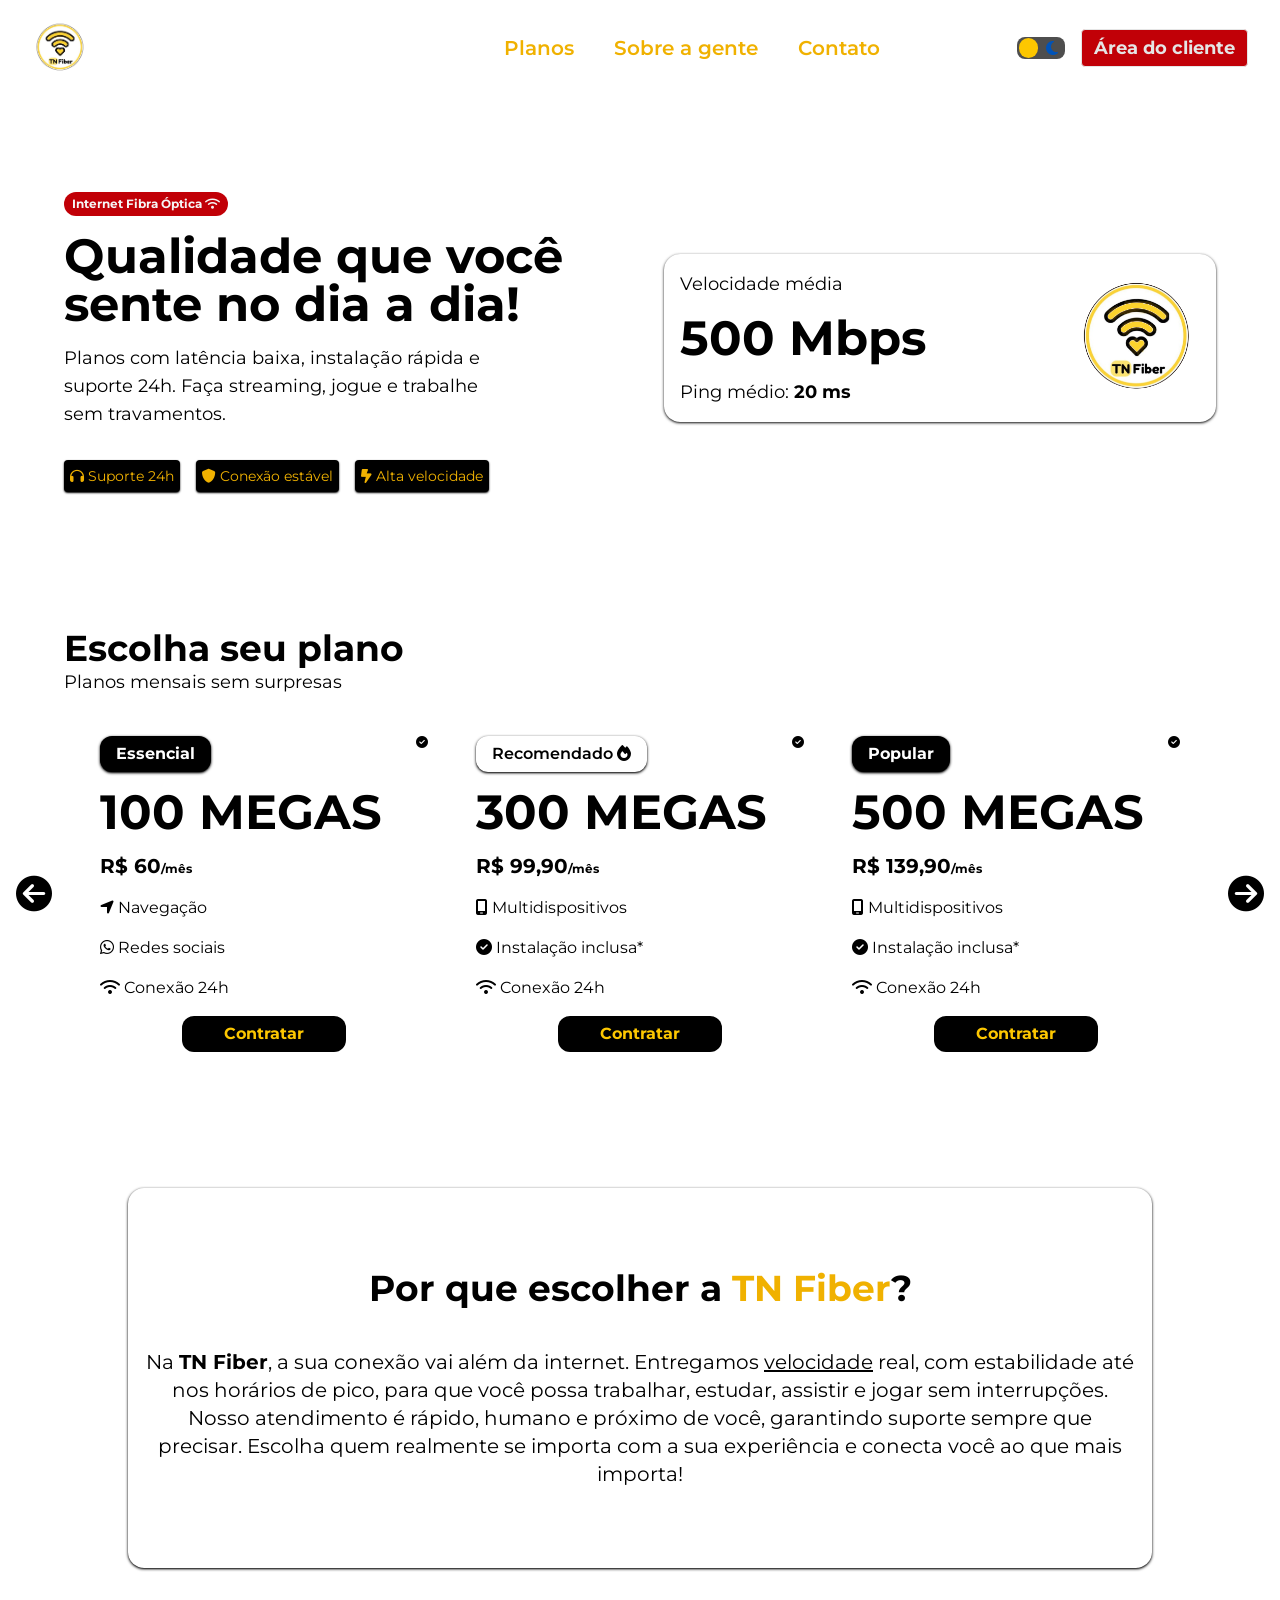
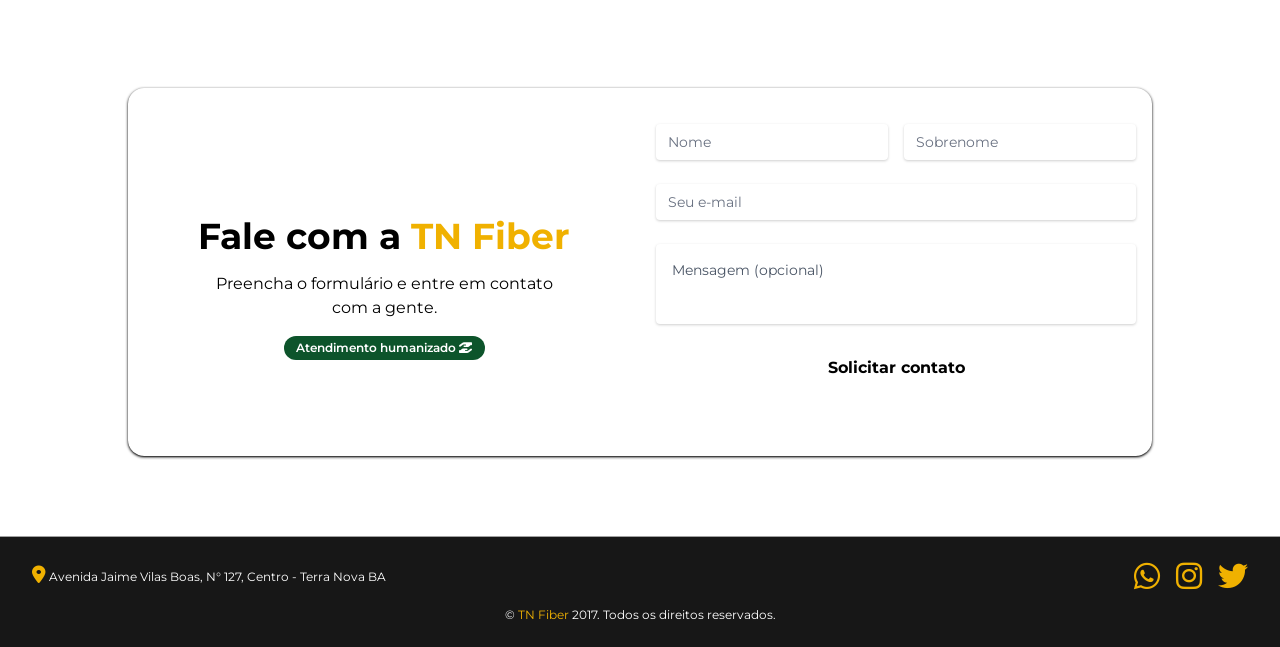
==== commit 9235229d: "Add files via upload" ====
--- a/index.html
+++ b/index.html
@@ -22,6 +22,7 @@
     <script src="menuBurguer.js" defer></script>
     <script src="sendForm.js" defer></script>
     <script src="socialMedias.js" defer></script>
+    <script src="paymentP2.js" defer></script>
 
     <title>TN Fiber</title>
 </head>
@@ -185,7 +186,7 @@
                     <p><i class="icon-vantages fa-brands fa-whatsapp"></i> Redes sociais</p>
                     <p><i class="icon-vantages fa-solid fa-wifi"></i> Conexão 24h</p>
     
-                    <button class="hover:text-black hover:bg-yellow-500 w-2/4 bg-black text-white font-bold m-auto my-2 md:m-auto p-1.5 rounded-xl cursor-pointer transition duration-300 ease-in-out">Contratar</button>
+                    <a href="payment.html" class="buttonP w-2/4 font-bold m-auto my-2 md:m-auto p-1.5 rounded-xl cursor-pointer">Contratar</a>
                 </div>
     
                 <div class="plan-one flex flex-col gap-4 p-4 rounded-xl transition-transform duration-300 cursor-default select-none">
@@ -200,7 +201,7 @@
                     <p><i class="icon-vantages fa-solid fa-circle-check"></i> Instalação inclusa*</p>
                     <p><i class="icon-vantages fa-solid fa-wifi"></i> Conexão 24h</p>
     
-                    <button class="hover:text-black hover:bg-yellow-500 w-2/4 bg-black text-white font-bold m-auto my-2 md:m-auto p-1.5 rounded-xl cursor-pointer transition duration-300">Contratar</button>
+                    <a href="payment.html" class="buttonP w-2/4 font-bold m-auto my-2 md:m-auto p-1.5 rounded-xl cursor-pointer">Contratar</a>
                 </div>
     
                 <div class="plan-one flex flex-col gap-4 p-4 rounded-xl transition-transform duration-300 cursor-default select-none">
@@ -215,7 +216,7 @@
                     <p><i class="icon-vantages fa-solid fa-circle-check"></i> Instalação inclusa*</p>
                     <p><i class="icon-vantages fa-solid fa-wifi"></i> Conexão 24h</p>
     
-                    <button class="hover:text-black hover:bg-yellow-500 w-2/4 bg-black text-white font-bold m-auto my-2 md:m-auto p-1.5 rounded-xl cursor-pointer transition duration-300">Contratar</button>
+                    <a href="payment.html" class="buttonP w-2/4 font-bold m-auto my-2 md:m-auto p-1.5 rounded-xl cursor-pointer">Contratar</a>
                 </div>
 
                 <div class="plan-one flex flex-col gap-4 p-4 rounded-xl transition-transform duration-300 cursor-default select-none">
@@ -230,7 +231,7 @@
                     <p><i class="icon-vantages fa-solid fa-circle-check"></i> Instalação inclusa*</p>
                     <p><i class="icon-vantages fa-solid fa-wifi"></i> Conexão 24h</p>
     
-                    <button class="hover:text-black hover:bg-yellow-500 w-2/4 bg-black text-white font-bold m-auto my-2 md:m-auto p-1.5 rounded-xl cursor-pointer transition duration-300 ease-in-out">Contratar</button>
+                    <a href="payment.html" class="buttonP w-2/4 font-bold m-auto my-2 md:m-auto p-1.5 rounded-xl cursor-pointer">Contratar</a>
                 </div>
     
                 <div class="plan-one flex flex-col gap-4 p-4 rounded-xl transition-transform duration-300 cursor-default select-none">
@@ -245,7 +246,7 @@
                     <p><i class="icon-vantages fa-solid fa-circle-check"></i> Instalação inclusa*</p>
                     <p><i class="icon-vantages fa-solid fa-wifi"></i> Conexão 24h</p>
     
-                    <button class="hover:text-black hover:bg-yellow-500 w-2/4 bg-black text-white font-bold m-auto my-2 md:m-auto p-1.5 rounded-xl cursor-pointer transition duration-300">Contratar</button>
+                    <a href="payment.html" class="buttonP w-2/4 font-bold m-auto my-2 md:m-auto p-1.5 rounded-xl cursor-pointer">Contratar</a>
                 </div>
     
                 <div class="plan-one flex flex-col gap-4 p-4 rounded-xl transition-transform duration-300 cursor-default select-none">
@@ -260,10 +261,7 @@
                     <p><i class="icon-vantages fa-solid fa-circle-check"></i> Instalação inclusa*</p>
                     <p><i class="icon-vantages fa-solid fa-wifi"></i> Conexão 24h</p>
     
-                    <button
-                        class="hover:text-black hover:bg-yellow-500 w-2/4 bg-black text-white font-bold m-auto my-2 md:m-auto p-1.5 rounded-xl cursor-pointer transition duration-300">
-                        Contratar
-                    </button>
+                    <a href="payment.html" class="buttonP w-2/4 font-bold m-auto my-2 md:m-auto p-1.5 rounded-xl cursor-pointer">Contratar</a>
                 </div>
             </div>
 
--- a/output.css
+++ b/output.css
@@ -11,6 +11,7 @@
     --color-red-700: oklch(50.5% 0.213 27.518);
     --color-yellow-400: oklch(85.2% 0.199 91.936);
     --color-yellow-500: oklch(79.5% 0.184 86.047);
+    --color-green-700: oklch(52.7% 0.154 150.069);
     --color-green-800: oklch(44.8% 0.119 151.328);
     --color-green-900: oklch(39.3% 0.095 152.535);
     --color-gray-500: oklch(55.1% 0.027 264.364);
@@ -19,6 +20,7 @@
     --color-neutral-200: oklch(92.2% 0 0);
     --color-neutral-300: oklch(87% 0 0);
     --color-neutral-400: oklch(70.8% 0 0);
+    --color-neutral-600: oklch(43.9% 0 0);
     --color-neutral-800: oklch(26.9% 0 0);
     --color-neutral-900: oklch(20.5% 0 0);
     --color-black: #000;
@@ -251,6 +253,9 @@
   .mt-4 {
     margin-top: calc(var(--spacing) * 4);
   }
+  .mt-12 {
+    margin-top: calc(var(--spacing) * 12);
+  }
   .mt-20 {
     margin-top: calc(var(--spacing) * 20);
   }
@@ -287,6 +292,9 @@
   .h-fit {
     height: fit-content;
   }
+  .h-screen {
+    height: 100vh;
+  }
   .w-2\/4 {
     width: calc(2/4 * 100%);
   }
@@ -296,6 +304,9 @@
   .w-14 {
     width: calc(var(--spacing) * 14);
   }
+  .w-\[40\%\] {
+    width: 40%;
+  }
   .w-\[80\%\] {
     width: 80%;
   }
@@ -337,6 +348,9 @@
   }
   .grid-cols-1 {
     grid-template-columns: repeat(1, minmax(0, 1fr));
+  }
+  .grid-cols-2 {
+    grid-template-columns: repeat(2, minmax(0, 1fr));
   }
   .flex-col {
     flex-direction: column;
@@ -415,6 +429,12 @@
   .border-neutral-400 {
     border-color: var(--color-neutral-400);
   }
+  .border-neutral-600 {
+    border-color: var(--color-neutral-600);
+  }
+  .border-neutral-800 {
+    border-color: var(--color-neutral-800);
+  }
   .bg-black {
     background-color: var(--color-black);
   }
@@ -424,6 +444,9 @@
   .bg-neutral-100 {
     background-color: var(--color-neutral-100);
   }
+  .bg-neutral-800 {
+    background-color: var(--color-neutral-800);
+  }
   .bg-neutral-900 {
     background-color: var(--color-neutral-900);
   }
@@ -432,6 +455,9 @@
   }
   .bg-white {
     background-color: var(--color-white);
+  }
+  .bg-yellow-400 {
+    background-color: var(--color-yellow-400);
   }
   .p-1 {
     padding: calc(var(--spacing) * 1);
@@ -539,11 +565,17 @@
   .text-black {
     color: var(--color-black);
   }
+  .text-green-700 {
+    color: var(--color-green-700);
+  }
   .text-neutral-100 {
     color: var(--color-neutral-100);
   }
   .text-neutral-200 {
     color: var(--color-neutral-200);
+  }
+  .text-neutral-400 {
+    color: var(--color-neutral-400);
   }
   .text-red-700 {
     color: var(--color-red-700);
@@ -638,6 +670,11 @@
   .placeholder\:text-gray-600 {
     &::placeholder {
       color: var(--color-gray-600);
+    }
+  }
+  .placeholder\:text-neutral-400 {
+    &::placeholder {
+      color: var(--color-neutral-400);
     }
   }
   .hover\:bg-red-600 {
@@ -647,20 +684,6 @@
       }
     }
   }
-  .hover\:bg-yellow-500 {
-    &:hover {
-      @media (hover: hover) {
-        background-color: var(--color-yellow-500);
-      }
-    }
-  }
-  .hover\:text-black {
-    &:hover {
-      @media (hover: hover) {
-        color: var(--color-black);
-      }
-    }
-  }
   .hover\:text-green-800 {
     &:hover {
       @media (hover: hover) {
@@ -722,6 +745,11 @@
       display: none;
     }
   }
+  .md\:h-\[120vh\] {
+    @media (width >= 48rem) {
+      height: 120vh;
+    }
+  }
   .md\:w-2\/4 {
     @media (width >= 48rem) {
       width: calc(2/4 * 100%);
@@ -730,6 +758,11 @@
   .md\:w-4\/5 {
     @media (width >= 48rem) {
       width: calc(4/5 * 100%);
+    }
+  }
+  .md\:w-\[40\%\] {
+    @media (width >= 48rem) {
+      width: 40%;
     }
   }
   .md\:w-\[50\%\] {
@@ -1152,11 +1185,15 @@
 .icon-vantages:hover {
   color: var(--icon-vantag-hover);
 }
-.plan-one button {
-  border: 1px solid transparent;
-}
-.plan-one button:hover {
-  border-color: var(--black);
+.plan-one a {
+  text-align: center;
+  text-decoration: none;
+  color: #fdc700;
+  background: #000000;
+  transition: background 300ms ease, transform 300ms ease;
+}
+.plan-one a:hover {
+  background: #222222;
   transform: scale(1.02);
 }
 .about {
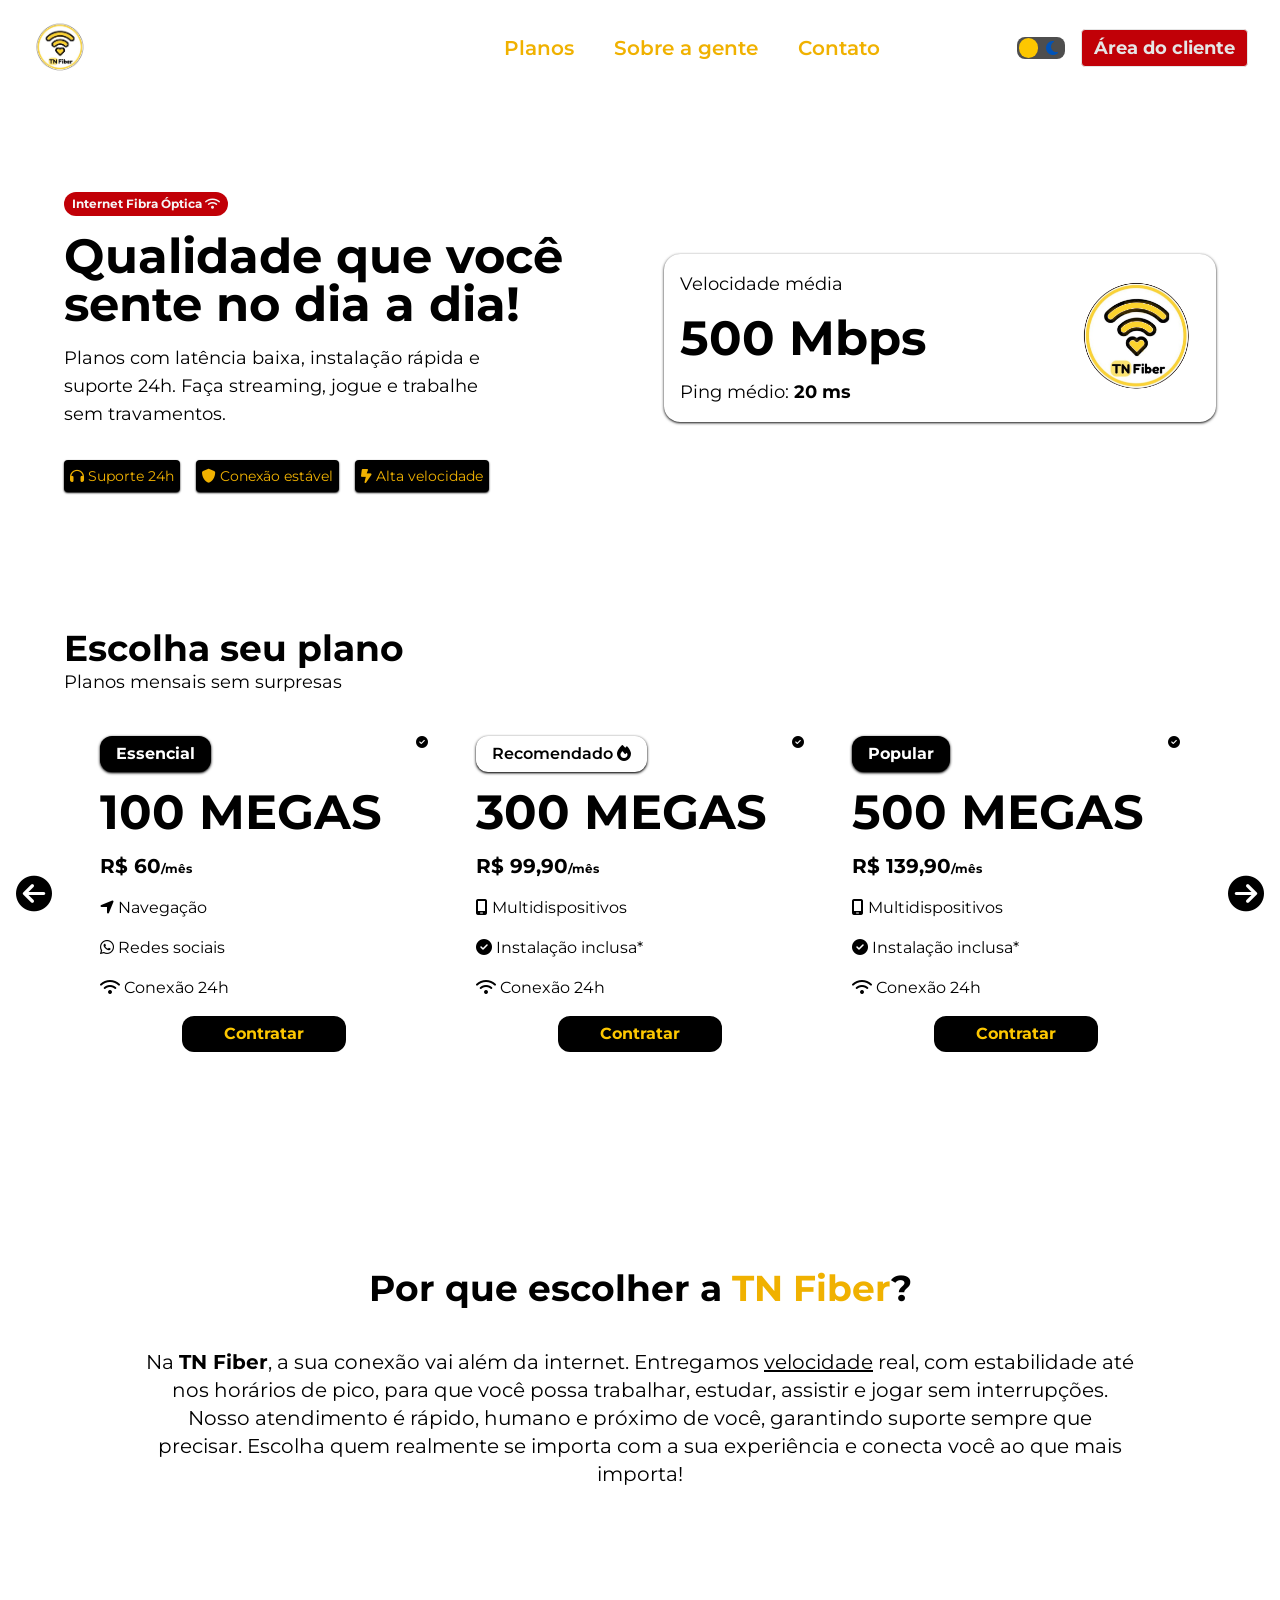
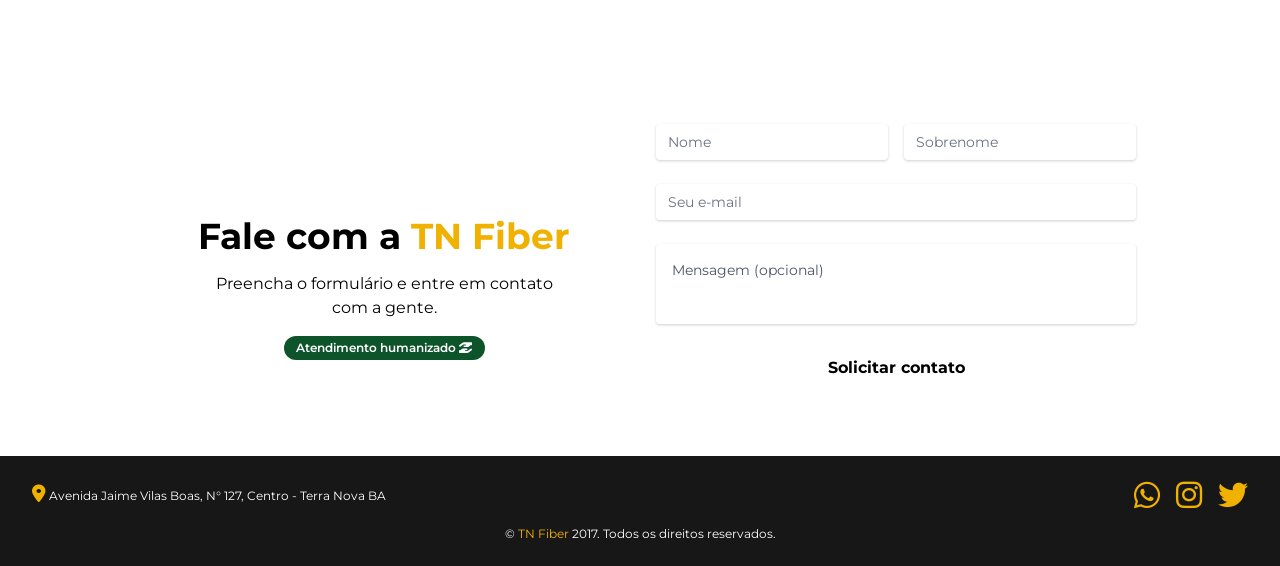
==== commit 4d6f02a7: "Add files via upload" ====
--- a/index.html
+++ b/index.html
@@ -269,14 +269,14 @@
         </div>
 
         <div class="justify scroll-mt-48 mb-36 md:mb-16 md:mt-24" id="about">
-            <div class="about flex justify-center items-center flex-col gap-10 w-[80%] p-4 m-auto bg-neutral-100 shadow-sm shadow-black rounded-2xl md:py-20">
+            <div class="about flex justify-center items-center flex-col gap-10 w-[80%] p-4 m-auto rounded-2xl md:py-20">
                 <h2 class="text-center font-bold text-3xl md:text-4xl">Por que escolher a <span class="text-yellow-500">TN Fiber</span>?</h2>
                 <p class="text-justify md:text-center text-sm md:text-xl">Na <span class="font-bold">TN Fiber</span>, a sua conexão vai além da internet. Entregamos <span class="underline">velocidade</span> real, com estabilidade até nos horários de pico, para que você possa trabalhar, estudar, assistir e jogar sem interrupções. Nosso atendimento é rápido, humano e próximo de você, garantindo suporte sempre que precisar. Escolha quem realmente se importa com a sua experiência e conecta você ao que mais importa!</p>
             </div>
         </div>
 
-        <div class="contact max-w-full scroll-mt-44 md:mt-30" id="contact">
-            <div class="contact-grid grid grid-cols-1 pt-4 md:pt-8 md:grid-cols-2 w-[80%] m-auto bg-neutral-100 rounded-2xl shadow-sm shadow-black">
+        <div class="contact max-w-full scroll-mt-44 md:mt-30 pt-8 pb-28" id="contact">
+            <div class="contact-grid grid grid-cols-1 pt-4 md:pt-8 md:grid-cols-2 w-[80%] m-auto rounded-2xl">
 
                 <div class="c-grid-one flex flex-col gap-4 py-10 px-4 md:py-24">
                     <h2 class="font-bold text-2xl text-center cursor-default md:text-4xl">Fale com a <span class="text-yellow-500">TN Fiber</span></h2>
@@ -336,7 +336,7 @@
     </section>
 
     <footer>
-        <div class="footer flex flex-col gap-4 py-6 px-4 mt-20 bg-neutral-900 border-t border-neutral-400 cursor-default md:px-8">
+        <div class="footer flex flex-col gap-4 py-6 px-4 bg-neutral-900 cursor-default md:px-8">
             
             <div class="flex items-center flex-col gap-4 md:justify-between md:flex-row">
                 <div class="select-none">
@@ -344,9 +344,9 @@
                 </div>
             
                 <div class="class-brands flex gap-4">
-                    <i id="whatsapp" class="fa-brands fa-whatsapp text-yellow-500 text-2xl md:text-3xl cursor-pointer hover:text-neutral-200 transition-all duration-300 ease-in-out"></i>
-                    <i class="fa-brands fa-instagram text-yellow-500 text-2xl md:text-3xl cursor-pointer hover:text-neutral-200 transition-all duration-300 ease-in-out" id="instagram"></i>
-                    <i class="fa-brands fa-twitter text-yellow-500 text-2xl md:text-3xl cursor-pointer hover:text-neutral-200 transition-all duration-300 ease-in-out" id="twitter"></i>
+                    <i class="fa-brands fa-whatsapp text-yellow-500 text-2xl md:text-3xl cursor-pointer hover:text-red-600 transition-all duration-300 ease" id="whatsapp" title="Whatsapp"></i>
+                    <i class="fa-brands fa-instagram text-yellow-500 text-2xl md:text-3xl cursor-pointer hover:text-red-600 transition-all duration-300 ease" id="instagram" title="Instagram"></i>
+                    <i class="fa-brands fa-twitter text-yellow-500 text-2xl md:text-3xl cursor-pointer hover:text-red-600 transition-all duration-300 ease" id="twitter" title="Twitter"></i>
                 </div>
             </div>
 
--- a/output.css
+++ b/output.css
@@ -253,6 +253,9 @@
   .mt-4 {
     margin-top: calc(var(--spacing) * 4);
   }
+  .mt-8 {
+    margin-top: calc(var(--spacing) * 8);
+  }
   .mt-12 {
     margin-top: calc(var(--spacing) * 12);
   }
@@ -283,6 +286,9 @@
   .inline-block {
     display: inline-block;
   }
+  .table {
+    display: table;
+  }
   .h-14 {
     height: calc(var(--spacing) * 14);
   }
@@ -295,9 +301,15 @@
   .h-screen {
     height: 100vh;
   }
+  .w-2 {
+    width: calc(var(--spacing) * 2);
+  }
   .w-2\/4 {
     width: calc(2/4 * 100%);
   }
+  .w-9 {
+    width: calc(var(--spacing) * 9);
+  }
   .w-9\/12 {
     width: calc(9/12 * 100%);
   }
@@ -316,6 +328,9 @@
   .w-\[95\%\] {
     width: 95%;
   }
+  .w-\[100\%\] {
+    width: 100%;
+  }
   .w-fit {
     width: fit-content;
   }
@@ -328,6 +343,13 @@
   .min-w-full {
     min-width: 100%;
   }
+  .border-collapse {
+    border-collapse: collapse;
+  }
+  .translate-y-1 {
+    --tw-translate-y: calc(var(--spacing) * 1);
+    translate: var(--tw-translate-x) var(--tw-translate-y);
+  }
   .transform {
     transform: var(--tw-rotate-x,) var(--tw-rotate-y,) var(--tw-rotate-z,) var(--tw-skew-x,) var(--tw-skew-y,);
   }
@@ -337,6 +359,9 @@
   .cursor-pointer {
     cursor: pointer;
   }
+  .resize {
+    resize: both;
+  }
   .scroll-mt-44 {
     scroll-margin-top: calc(var(--spacing) * 44);
   }
@@ -373,11 +398,17 @@
   .justify-start {
     justify-content: flex-start;
   }
+  .gap-1 {
+    gap: calc(var(--spacing) * 1);
+  }
   .gap-1\.5 {
     gap: calc(var(--spacing) * 1.5);
   }
   .gap-2 {
     gap: calc(var(--spacing) * 2);
+  }
+  .gap-2\.5 {
+    gap: calc(var(--spacing) * 2.5);
   }
   .gap-4 {
     gap: calc(var(--spacing) * 4);
@@ -498,6 +529,9 @@
   .py-6 {
     padding-block: calc(var(--spacing) * 6);
   }
+  .py-8 {
+    padding-block: calc(var(--spacing) * 8);
+  }
   .py-10 {
     padding-block: calc(var(--spacing) * 10);
   }
@@ -550,6 +584,12 @@
   .text-xs {
     font-size: var(--text-xs);
     line-height: var(--tw-leading, var(--text-xs--line-height));
+  }
+  .text-\[8px\] {
+    font-size: 8px;
+  }
+  .text-\[10px\] {
+    font-size: 10px;
   }
   .text-\[12px\] {
     font-size: 12px;
@@ -621,6 +661,14 @@
       --tw-shadow-color: color-mix(in oklab, var(--color-neutral-800) var(--tw-shadow-alpha), transparent);
     }
   }
+  .outline {
+    outline-style: var(--tw-outline-style);
+    outline-width: 1px;
+  }
+  .backdrop-filter {
+    -webkit-backdrop-filter: var(--tw-backdrop-blur,) var(--tw-backdrop-brightness,) var(--tw-backdrop-contrast,) var(--tw-backdrop-grayscale,) var(--tw-backdrop-hue-rotate,) var(--tw-backdrop-invert,) var(--tw-backdrop-opacity,) var(--tw-backdrop-saturate,) var(--tw-backdrop-sepia,);
+    backdrop-filter: var(--tw-backdrop-blur,) var(--tw-backdrop-brightness,) var(--tw-backdrop-contrast,) var(--tw-backdrop-grayscale,) var(--tw-backdrop-hue-rotate,) var(--tw-backdrop-invert,) var(--tw-backdrop-opacity,) var(--tw-backdrop-saturate,) var(--tw-backdrop-sepia,);
+  }
   .transition {
     transition-property: color, background-color, border-color, outline-color, text-decoration-color, fill, stroke, --tw-gradient-from, --tw-gradient-via, --tw-gradient-to, opacity, box-shadow, transform, translate, scale, rotate, filter, -webkit-backdrop-filter, backdrop-filter, display, content-visibility, overlay, pointer-events;
     transition-timing-function: var(--tw-ease, var(--default-transition-timing-function));
@@ -636,6 +684,10 @@
     transition-timing-function: var(--tw-ease, var(--default-transition-timing-function));
     transition-duration: var(--tw-duration, var(--default-transition-duration));
   }
+  .duration-200 {
+    --tw-duration: 200ms;
+    transition-duration: 200ms;
+  }
   .duration-300 {
     --tw-duration: 300ms;
     transition-duration: 300ms;
@@ -675,6 +727,29 @@
   .placeholder\:text-neutral-400 {
     &::placeholder {
       color: var(--color-neutral-400);
+    }
+  }
+  .hover\:translate-y-1 {
+    &:hover {
+      @media (hover: hover) {
+        --tw-translate-y: calc(var(--spacing) * 1);
+        translate: var(--tw-translate-x) var(--tw-translate-y);
+      }
+    }
+  }
+  .hover\:scale-z-\[h-1\] {
+    &:hover {
+      @media (hover: hover) {
+        --tw-scale-z: h-1;
+        scale: var(--tw-scale-x) var(--tw-scale-y) var(--tw-scale-z);
+      }
+    }
+  }
+  .hover\:transform {
+    &:hover {
+      @media (hover: hover) {
+        transform: var(--tw-rotate-x,) var(--tw-rotate-y,) var(--tw-rotate-z,) var(--tw-skew-x,) var(--tw-skew-y,);
+      }
     }
   }
   .hover\:bg-red-600 {
@@ -1241,6 +1316,21 @@
     display: flex;
   }
 }
+@property --tw-translate-x {
+  syntax: "*";
+  inherits: false;
+  initial-value: 0;
+}
+@property --tw-translate-y {
+  syntax: "*";
+  inherits: false;
+  initial-value: 0;
+}
+@property --tw-translate-z {
+  syntax: "*";
+  inherits: false;
+  initial-value: 0;
+}
 @property --tw-rotate-x {
   syntax: "*";
   inherits: false;
@@ -1335,6 +1425,47 @@
   inherits: false;
   initial-value: 0 0 #0000;
 }
+@property --tw-outline-style {
+  syntax: "*";
+  inherits: false;
+  initial-value: solid;
+}
+@property --tw-backdrop-blur {
+  syntax: "*";
+  inherits: false;
+}
+@property --tw-backdrop-brightness {
+  syntax: "*";
+  inherits: false;
+}
+@property --tw-backdrop-contrast {
+  syntax: "*";
+  inherits: false;
+}
+@property --tw-backdrop-grayscale {
+  syntax: "*";
+  inherits: false;
+}
+@property --tw-backdrop-hue-rotate {
+  syntax: "*";
+  inherits: false;
+}
+@property --tw-backdrop-invert {
+  syntax: "*";
+  inherits: false;
+}
+@property --tw-backdrop-opacity {
+  syntax: "*";
+  inherits: false;
+}
+@property --tw-backdrop-saturate {
+  syntax: "*";
+  inherits: false;
+}
+@property --tw-backdrop-sepia {
+  syntax: "*";
+  inherits: false;
+}
 @property --tw-duration {
   syntax: "*";
   inherits: false;
@@ -1342,10 +1473,28 @@
 @property --tw-ease {
   syntax: "*";
   inherits: false;
+}
+@property --tw-scale-x {
+  syntax: "*";
+  inherits: false;
+  initial-value: 1;
+}
+@property --tw-scale-y {
+  syntax: "*";
+  inherits: false;
+  initial-value: 1;
+}
+@property --tw-scale-z {
+  syntax: "*";
+  inherits: false;
+  initial-value: 1;
 }
 @layer properties {
   @supports ((-webkit-hyphens: none) and (not (margin-trim: inline))) or ((-moz-orient: inline) and (not (color:rgb(from red r g b)))) {
     *, ::before, ::after, ::backdrop {
+      --tw-translate-x: 0;
+      --tw-translate-y: 0;
+      --tw-translate-z: 0;
       --tw-rotate-x: initial;
       --tw-rotate-y: initial;
       --tw-rotate-z: initial;
@@ -1367,8 +1516,21 @@
       --tw-ring-offset-width: 0px;
       --tw-ring-offset-color: #fff;
       --tw-ring-offset-shadow: 0 0 #0000;
+      --tw-outline-style: solid;
+      --tw-backdrop-blur: initial;
+      --tw-backdrop-brightness: initial;
+      --tw-backdrop-contrast: initial;
+      --tw-backdrop-grayscale: initial;
+      --tw-backdrop-hue-rotate: initial;
+      --tw-backdrop-invert: initial;
+      --tw-backdrop-opacity: initial;
+      --tw-backdrop-saturate: initial;
+      --tw-backdrop-sepia: initial;
       --tw-duration: initial;
       --tw-ease: initial;
-    }
-  }
-}
+      --tw-scale-x: 1;
+      --tw-scale-y: 1;
+      --tw-scale-z: 1;
+    }
+  }
+}
